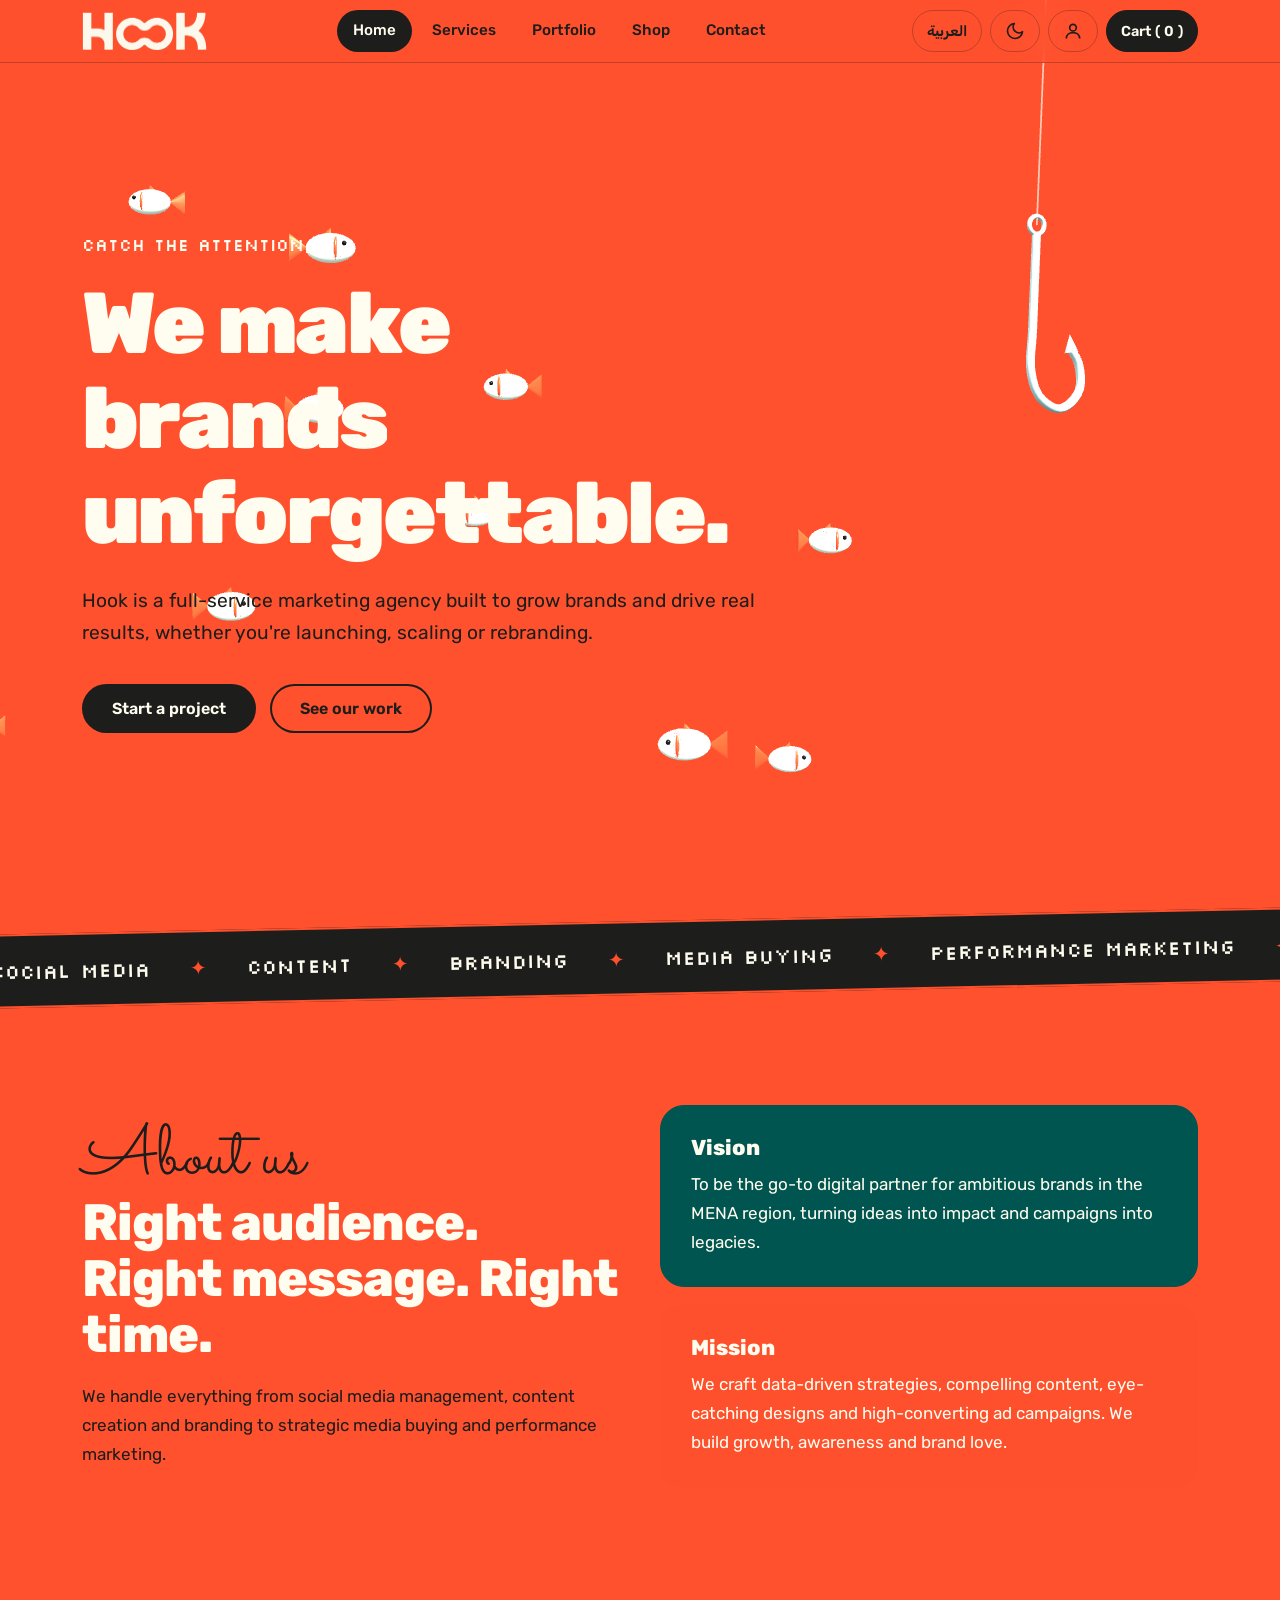
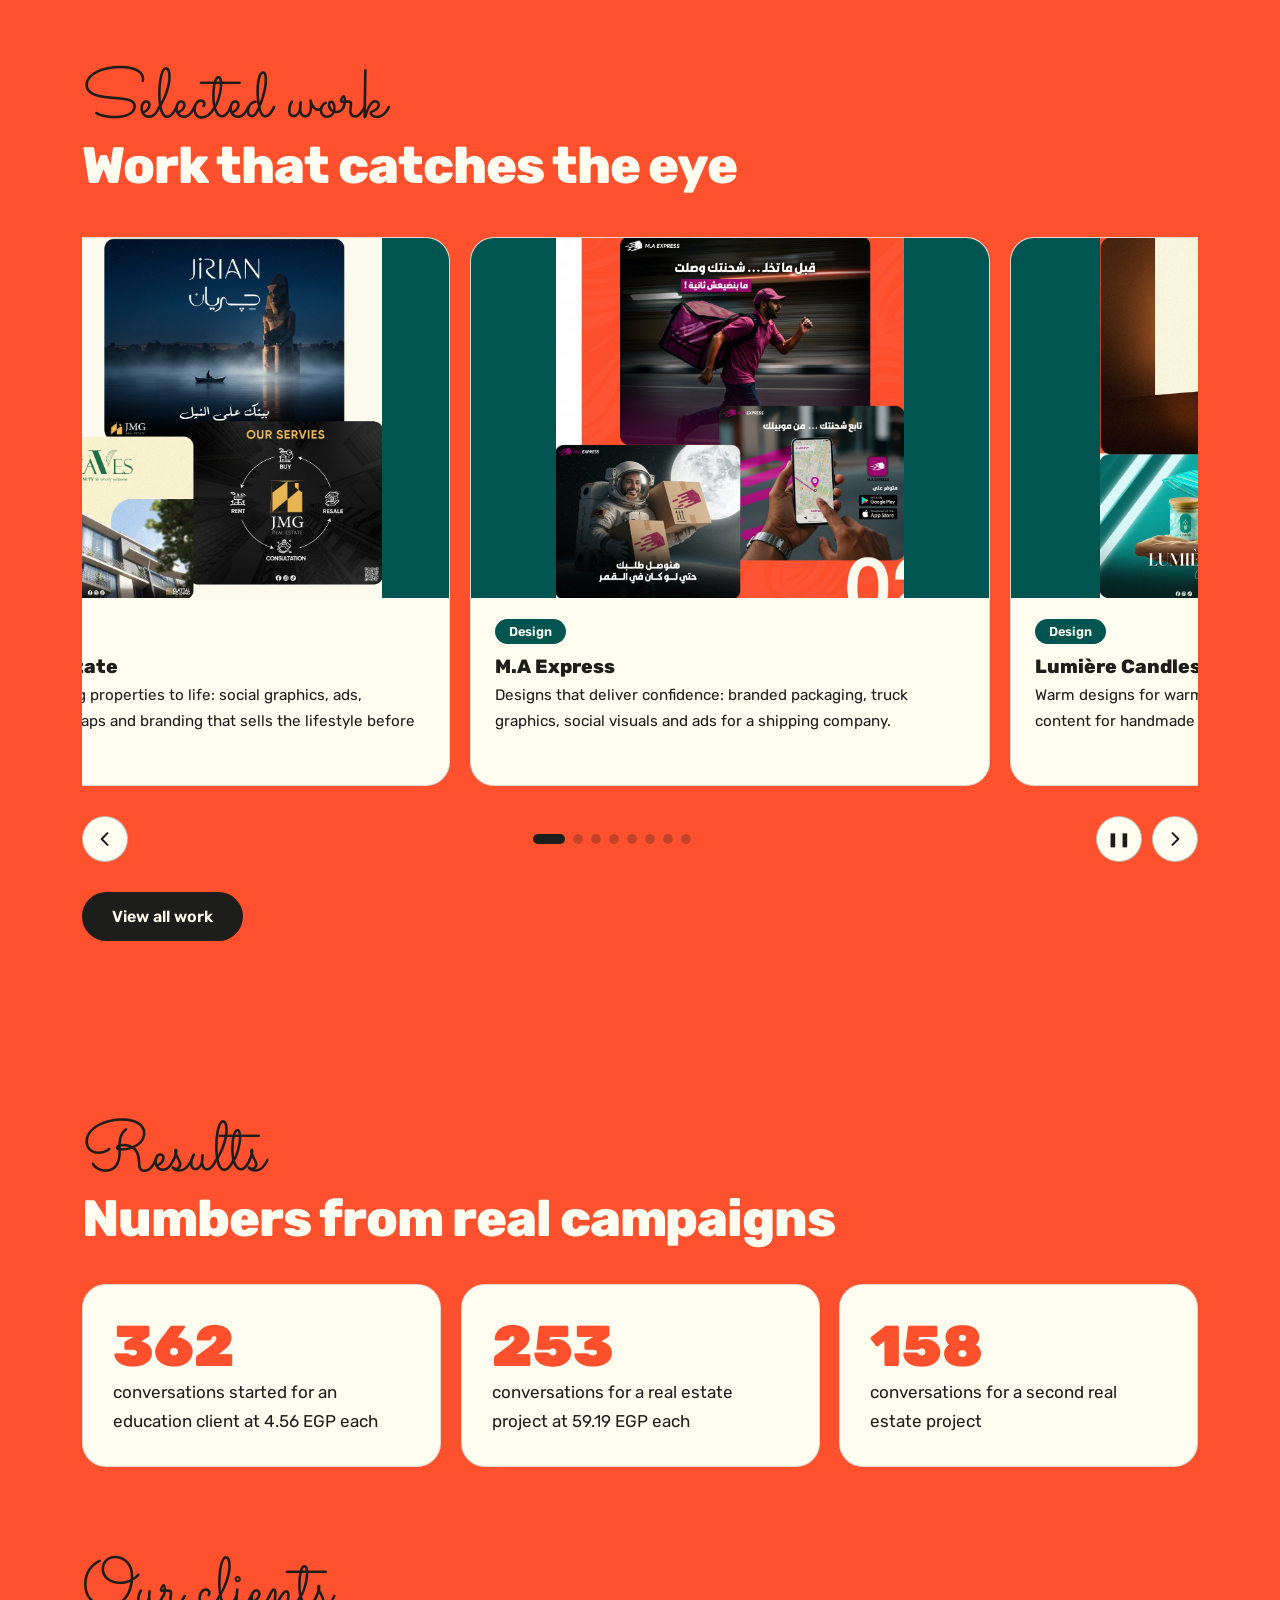
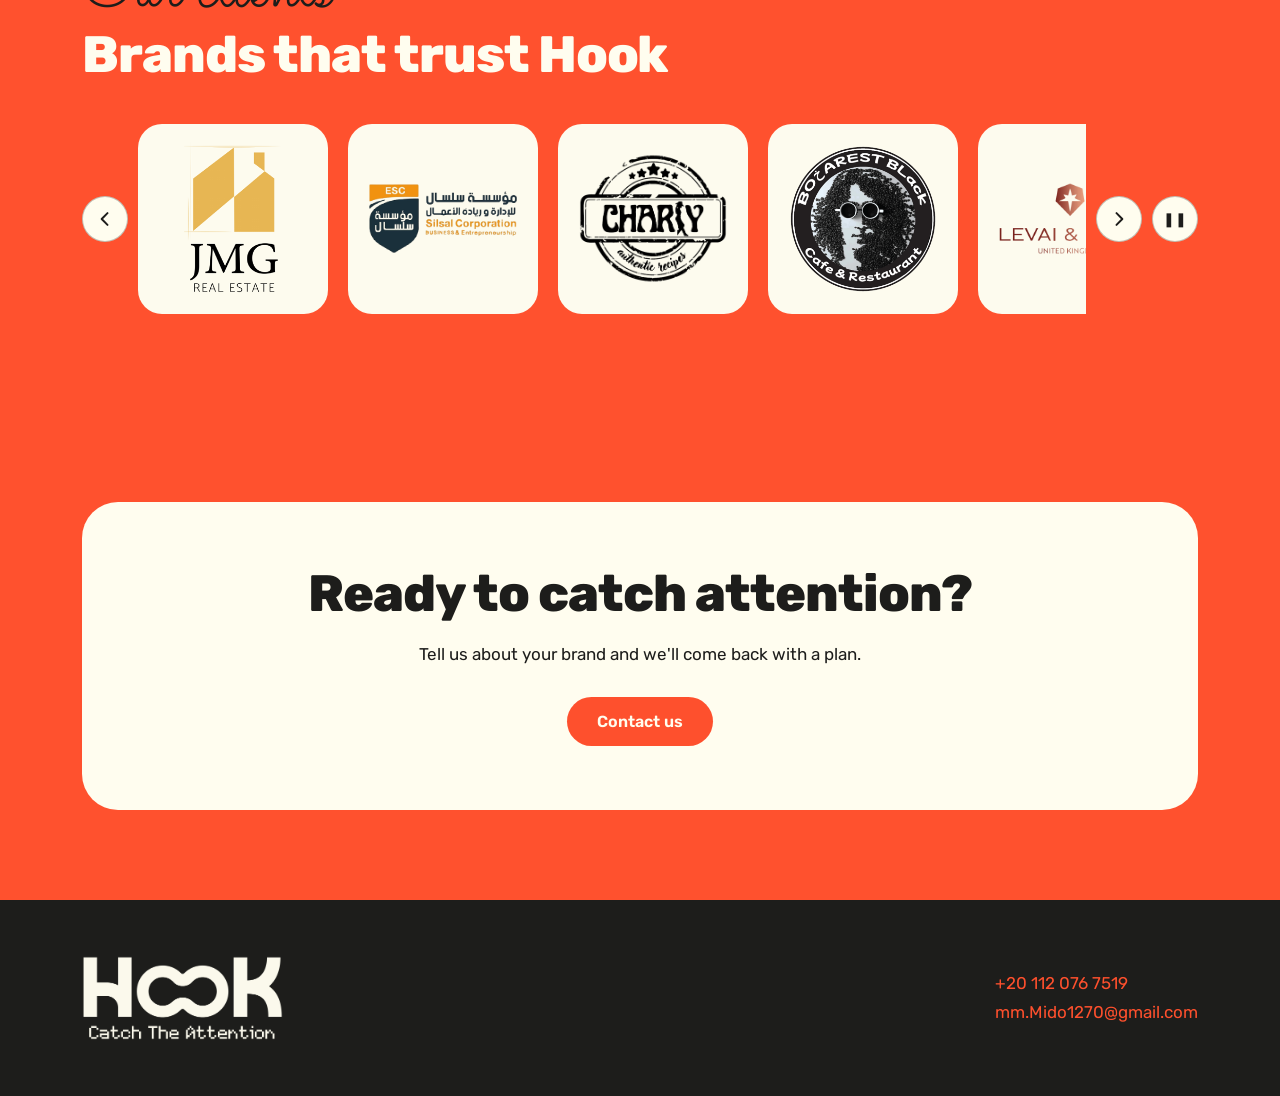
==== index.html @ 27773f7b "Add files via upload" ====
<!DOCTYPE html>
<html lang="en" dir="ltr"><head><meta charset="utf-8"><meta name="viewport" content="width=device-width,initial-scale=1">
<title>Hook | Catch The Attention</title>
<meta name="description" content="Hook is a full-service marketing agency: social media, content, branding, media buying and performance marketing.">
<link rel="stylesheet" href="style.css"></head><body>
<main>
<section class="hero"><div class="wrap"><div>
<span class="pix">Catch The Attention</span>
<h1 data-ar="بنخلّي البراند بتاعك ميتنسيش.">We make brands unforgettable.</h1>
<p class="lead" data-ar="هوك وكالة تسويق متكاملة شغلتها تكبّر البراندات وتجيب نتايج حقيقية، سواء لسه هتبدأ أو عايز تكبّر أو تغيّر هويتك.">Hook is a full-service marketing agency built to grow brands and drive real results, whether you're launching, scaling or rebranding.</p>
<div class="btns"><a class="btn" data-btn="hero1" href="contact.html">Start a project</a><a class="btn ghost" data-btn="hero2" href="portfolio.html">See our work</a></div>
</div><div aria-hidden="true"></div></div></section>

<div class="mq-wrap" aria-hidden="true"><div class="mq" id="mq"></div></div>

<section><div class="wrap split">
<div><span class="script" data-ar="إحنا مين">About us</span>
<h2 data-ar="الجمهور الصح. الرسالة الصح. الوقت الصح.">Right audience. Right message. Right time.</h2>
<p style="margin-top:18px" data-ar="بنعمل كل حاجة من إدارة السوشيال ميديا وكتابة المحتوى والهوية البصرية لحد شراء الإعلانات وتسويق الأداء.">We handle everything from social media management, content creation and branding to strategic media buying and performance marketing.</p></div>
<div style="display:grid;gap:18px">
<div class="card g"><h3 data-ar="رؤيتنا">Vision</h3><p data-ar="نبقى الشريك الرقمي الأول للبراندات الطموحة في الشرق الأوسط وشمال أفريقيا، ونحوّل الأفكار لتأثير حقيقي والحملات لإرث يفضل.">To be the go-to digital partner for ambitious brands in the MENA region, turning ideas into impact and campaigns into legacies.</p></div>
<div class="card o"><h3 data-ar="مهمتنا">Mission</h3><p data-ar="بنعمل خطط مبنية على الأرقام ومحتوى يشدّ الناس وتصاميم تلفت النظر وحملات إعلانية بتحوّل المتابعين لعملاء. بنبني نمو ووعي وحب للبراند.">We craft data-driven strategies, compelling content, eye-catching designs and high-converting ad campaigns. We build growth, awareness and brand love.</p></div>
</div></div></section>

<section><div class="wrap">
<span class="script" data-ar="من أعمالنا">Selected work</span>
<h2 data-ar="شغل يلفت النظر">Work that catches the eye</h2>
<div class="slider" id="ws"><div class="track"></div>
<div class="ctl"><button class="cbtn d prev" aria-label="Previous"><svg viewBox="0 0 24 24"><path d="M15 5l-7 7 7 7"/></svg></button><div class="dots"></div><button class="cbtn play" aria-label="Play or pause"></button><button class="cbtn d next" aria-label="Next"><svg viewBox="0 0 24 24"><path d="M9 5l7 7-7 7"/></svg></button></div></div>
<p style="margin-top:30px"><a class="btn" data-btn="workAll" href="portfolio.html">View all work</a></p>
</div></section>

<section><div class="wrap">
<span class="script" data-ar="النتائج">Results</span>
<h2 data-ar="أرقام من حملات حقيقية">Numbers from real campaigns</h2>
<div class="grid">
<div class="card stat"><b>362</b><span data-ar="محادثة لعميل تعليمي بتكلفة 4.56 ج.م للمحادثة">conversations started for an education client at 4.56 EGP each</span></div>
<div class="card stat"><b>253</b><span data-ar="محادثة لمشروع عقاري بتكلفة 59.19 ج.م للمحادثة">conversations for a real estate project at 59.19 EGP each</span></div>
<div class="card stat"><b>158</b><span data-ar="محادثة لمشروع عقاري تاني">conversations for a second real estate project</span></div>
</div></div></section>

<section style="padding-top:0"><div class="wrap">
<span class="script" data-ar="عملاينا">Our clients</span>
<h2 data-ar="براندات وثقت في هوك">Brands that trust Hook</h2>
<div class="lg" id="cs"><button class="cbtn d prev" aria-label="Previous client"><svg viewBox="0 0 24 24"><path d="M15 5l-7 7 7 7"/></svg></button><div class="track"></div><button class="cbtn d next" aria-label="Next client"><svg viewBox="0 0 24 24"><path d="M9 5l7 7-7 7"/></svg></button><button class="cbtn play" aria-label="Play or pause"></button></div>
</div></section>

<section><div class="wrap"><div class="panel"><h2 data-ar="جاهز تلفت الأنظار؟">Ready to catch attention?</h2><p style="margin:18px auto 28px" data-ar="احكيلنا عن البراند بتاعك وهنرجعلك بخطة.">Tell us about your brand and we'll come back with a plan.</p><a class="btn" data-btn="cta" href="contact.html">Contact us</a></div></div></section>
</main><script src="config.js"></script><script src="seed.js"></script><script src="app.js"></script>
<script>
const SV=[['Social media','سوشيال ميديا'],['Content','محتوى'],['Branding','هوية بصرية'],['Media buying','شراء إعلانات'],['Performance marketing','تسويق الأداء']];
let sl=0;
onContent(()=>{
  const set=SV.map(s=>'<span>'+t(s[0],s[1])+'</span><span>✦</span>').join('');
  $('mq').innerHTML=set+set+set+set;
  document.querySelector('#ws .track').innerHTML=DB.work.map(w=>'<article class="slide" data-k="work" data-id="'+esc(w.id)+'"><a class="im" data-view="'+esc(w.id)+'" href="'+esc(w.img)+'" target="_blank" rel="noopener"><img src="'+esc(w.img)+'" alt="'+esc(L(w.name))+'" loading="lazy"></a><div class="cap"><span class="tag">'+esc(t(w.cat,{Design:'تصميم',Content:'محتوى','Media Buying':'شراء إعلانات'}[w.cat]||w.cat))+'</span><h3>'+esc(L(w.name))+'</h3><p>'+esc(L(w.desc))+'</p></div></article>').join('');
  document.querySelector('#cs .track').innerHTML=DB.clients.map(c=>'<div class="logo-card" data-k="clients" data-id="'+esc(c.id)+'"><div class="lw"><img src="'+esc(c.logo)+'" alt="'+esc(c.name)+'"></div></div>').join('');
  if(!sl){sl=1;slider($('ws'),4200);slider($('cs'),2200)}else{$('ws')._refresh();$('cs')._refresh()}
});
</script></body></html>
---- style.css ----
:root{--o:#fe502d;--g:#005550;--c:#fffdef;--k:#1d1d1b;--r:24px;
--bg:#ff512e;--h:#fffdef;--fg:#1d1d1b;--card:#fffdef;--cfg:#1d1d1b;--acc:#1d1d1b;--accfg:#fffdef;--line:#1d1d1b45;--cline:#1d1d1b26}
[data-theme=dark]{--bg:#005550;--fg:#fffdef;--card:#0a3f3b;--cfg:#fffdef;--acc:#fe502d;--line:#fffdef45;--cline:#fffdef26}
body.deep{--fg:#fffdef;--acc:#fe502d;--line:#fffdef45}
*{box-sizing:border-box;margin:0}
html{scroll-behavior:smooth;background:var(--bg)}
body{font-family:'Rubik',system-ui,sans-serif;background:transparent;color:var(--fg);line-height:1.7;font-size:17px;transition:color .5s;overflow-x:hidden}
a{color:inherit}img{max-width:100%}
:focus-visible{outline:3px solid var(--o);outline-offset:3px}
#sea{position:fixed;inset:0;width:100%;height:100%;z-index:0;pointer-events:none}
main,footer{position:relative;z-index:1}
.wrap{max-width:1160px;margin:auto;padding:0 22px}
.script{font-family:'Sacramento',cursive;font-size:clamp(2.6rem,6vw,4.4rem);line-height:1;color:var(--acc);display:block;transition:color .5s}
[lang=ar] .script{font-family:'Aref Ruqaa',serif;font-weight:700;font-size:clamp(2rem,5vw,3.2rem)}
.pix{font-family:'Silkscreen',monospace}
h1,h2,h3{line-height:1.1;font-weight:800}
h1,h2{color:var(--h)}
[lang=ar] h1,[lang=ar] h2,[lang=ar] h3{line-height:1.35}
h1{font-size:clamp(2.6rem,7vw,5.4rem);font-weight:900;letter-spacing:-.03em}
h2{font-size:clamp(1.9rem,4.5vw,3.2rem);letter-spacing:-.02em}
[lang=ar] h1,[lang=ar] h2{letter-spacing:0}
p{max-width:62ch}
#bar{position:fixed;top:0;inset-inline:0;height:4px;background:var(--c);transform-origin:left;transform:scaleX(0);z-index:30}
[dir=rtl] #bar{transform-origin:right}
header{position:sticky;top:0;z-index:20;background:color-mix(in srgb,var(--bg) 72%,transparent);backdrop-filter:blur(14px);border-bottom:1px solid var(--line)}
nav{display:flex;align-items:center;gap:14px;padding:10px 22px;max-width:1160px;margin:auto}
.logo img{display:block;height:38px;width:auto;transition:transform .3s}
.logo:hover img{transform:scale(1.07) rotate(-2deg)}
nav ul{display:flex;gap:4px;list-style:none;padding:0;margin-inline:auto}
nav ul a{display:block;padding:8px 16px;border-radius:99px;text-decoration:none;font-weight:500;font-size:.95rem;transition:background .2s,color .2s}
nav ul a:hover{background:color-mix(in srgb,var(--fg) 12%,transparent)}
nav ul a[aria-current]{background:var(--acc);color:var(--accfg)}
.tools{display:flex;gap:8px;align-items:center}
.ibtn{height:42px;min-width:42px;padding:0 14px;border-radius:99px;border:1.5px solid var(--line);background:transparent;color:var(--fg);font:600 .9rem 'Rubik',system-ui,sans-serif;cursor:pointer;display:flex;align-items:center;justify-content:center;gap:4px;white-space:nowrap;text-decoration:none;transition:.25s}
.ibtn:hover{border-color:var(--fg);transform:translateY(-2px)}
.ibtn svg{width:20px;height:20px;fill:none;stroke:currentColor;stroke-width:2;stroke-linejoin:round;transition:transform .5s}
#theme[aria-pressed=true]{background:var(--acc);border-color:var(--acc);color:var(--accfg)}
#theme[aria-pressed=true] svg{fill:currentColor;transform:rotate(-25deg) scale(1.1)}
.cartbtn{background:var(--acc);color:var(--accfg);border-color:var(--acc)}
.btn{display:inline-block;background:var(--acc);color:var(--accfg);padding:15px 30px;border-radius:99px;text-decoration:none;font:600 1rem 'Rubik',system-ui,sans-serif;border:0;cursor:pointer;transition:background .25s,color .25s}
.btn:hover{background:var(--fg);color:var(--bg)}
.btn.ghost{background:transparent;color:var(--fg);box-shadow:inset 0 0 0 2px var(--fg)}
.btn.ghost:hover{background:var(--fg);color:var(--bg)}
.panel{background:var(--card);color:var(--cfg);border-radius:36px;padding:clamp(28px,6vw,64px);text-align:center}
.panel h2{color:var(--cfg)}
.panel .btn,.card .btn{background:var(--o);color:var(--c)}
.panel .btn:hover,.card .btn:hover{background:var(--cfg);color:var(--card)}
section{padding:90px 0}
.hero{min-height:calc(100vh - 62px);display:grid;align-items:center;padding:50px 0}
.hero .wrap{display:grid;gap:30px;grid-template-columns:1.25fr .75fr;align-items:center}
.hero p.lead{font-size:1.2rem;margin:24px 0 34px}
.hero .pix{color:var(--h);font-size:1.05rem;display:block;margin-bottom:16px;min-height:1.6em}
.btns{display:flex;gap:14px;flex-wrap:wrap;align-items:center}
.mq-wrap{overflow:hidden;background:var(--k);color:var(--c);padding:18px 0;border-block:2px solid var(--o);transform:rotate(-1.2deg);margin:20px -10px}
.mq{display:flex;gap:40px;width:max-content;animation:mq 32s linear infinite;font-family:'Silkscreen','Rubik',sans-serif;font-size:1.25rem;align-items:center}
.mq span:nth-child(even){color:var(--o)}
@keyframes mq{to{transform:translateX(-50%)}}
@keyframes mqr{to{transform:translateX(50%)}}
[dir=rtl] .mq{animation-name:mqr}
.phero{padding:90px 0 40px}
.phero p{margin-top:18px;font-size:1.15rem}
.grid{display:grid;gap:20px;grid-template-columns:repeat(auto-fit,minmax(270px,1fr));margin-top:36px}
.card{position:relative;background:var(--card);color:var(--cfg);border:1.5px solid var(--cline);border-radius:var(--r);padding:30px;transition:box-shadow .3s,border-color .3s,transform .15s;transform:perspective(800px) rotateX(var(--rx,0deg)) rotateY(var(--ry,0deg))}
.card:hover{border-color:var(--o);box-shadow:0 18px 40px -18px #000a}
.card h3{margin-bottom:10px;font-size:1.35rem}
.card.o{background:var(--o);color:var(--c);border-color:var(--o)}
.card.g{background:var(--g);color:var(--c);border-color:var(--g)}
.card .ic{width:46px;height:46px;border-radius:14px;background:var(--o);color:var(--c);display:grid;place-items:center;font-weight:800;margin-bottom:18px;transition:transform .4s}
.card:hover .ic{transform:rotate(-12deg) scale(1.12)}
.tag{display:inline-block;background:var(--g);color:var(--c);border-radius:99px;padding:2px 14px;font-size:.8rem;font-weight:600;margin-bottom:12px}
.split{display:grid;gap:40px;grid-template-columns:repeat(auto-fit,minmax(300px,1fr));align-items:center}
.stat b{display:block;font-size:3.6rem;line-height:1.1;color:var(--o);font-weight:900}
.slider{margin-top:34px}
.track{display:flex;gap:20px;overflow-x:auto;scroll-snap-type:x mandatory;scrollbar-width:none;scroll-behavior:smooth;padding:8px 4px}
.track::-webkit-scrollbar{display:none}
.slide{position:relative;flex:0 0 min(520px,86%);scroll-snap-align:start;border-radius:var(--r);overflow:hidden;background:var(--card);color:var(--cfg);border:1.5px solid var(--cline)}
.slide .im{background:var(--g);height:360px;display:block;overflow:hidden;line-height:0}
.slide .im img{width:100%;height:100%;object-fit:contain;transition:transform .6s}
.slide:hover .im img{transform:scale(1.06)}
.slide .cap{padding:18px 24px 24px}
.slide h3{font-size:1.2rem}.slide p{font-size:.95rem;margin-top:6px}
.ctl{display:flex;align-items:center;gap:10px;margin-top:22px}
.dots{display:flex;gap:8px;margin-inline:auto;flex-wrap:wrap}
.dots button{width:10px;height:10px;border-radius:99px;border:0;background:var(--line);cursor:pointer;transition:width .3s,background .3s;padding:0}
.dots button.on{width:32px;background:var(--acc)}
.cbtn{width:46px;height:46px;border-radius:50%;border:1.5px solid var(--line);background:var(--card);color:var(--cfg);cursor:pointer;display:grid;place-items:center;transition:.25s;flex:none;font-size:.9rem}
.cbtn:hover{background:var(--o);border-color:var(--o);color:var(--c);transform:scale(1.1)}
.cbtn svg{width:20px;height:20px;fill:none;stroke:currentColor;stroke-width:2.4;stroke-linecap:round;stroke-linejoin:round}
[dir=rtl] .cbtn.d svg{transform:scaleX(-1)}
.lg{display:flex;align-items:center;gap:10px;margin-top:32px}
.lg .track{flex:1}
.logo-card{position:relative;flex:0 0 190px;aspect-ratio:1/1;scroll-snap-align:start;background:#fdfbee;border-radius:var(--r);padding:18px;transition:transform .3s,box-shadow .3s}
.logo-card:hover{transform:translateY(-8px) rotate(-1.5deg);box-shadow:0 18px 30px -16px #000a}
.logo-card .lw{position:relative;width:100%;height:100%}
.logo-card img{position:absolute;inset:0;width:100%;height:100%;object-fit:contain}
.imgfail{display:grid;place-items:center;text-align:center;line-height:1.4;font-weight:700;padding:12px;min-height:200px;width:100%;height:100%;color:var(--c)}
.logo-card .imgfail{color:var(--k);min-height:0;font-size:.9rem;position:absolute;inset:0}
.tabs{display:flex;gap:8px;flex-wrap:wrap}
.tabs button{border:1.5px solid var(--line);background:transparent;color:var(--fg);border-radius:99px;padding:9px 20px;font:600 .95rem 'Rubik',system-ui,sans-serif;cursor:pointer;transition:.25s}
.tabs button:hover{border-color:var(--fg)}
.tabs button[aria-pressed=true]{background:var(--acc);border-color:var(--acc);color:var(--accfg)}
.card.work{padding:0;overflow:hidden;display:flex;flex-direction:column}
.card.work a{display:block;background:var(--g);line-height:0;overflow:hidden}
.card.work img{width:100%;height:320px;object-fit:contain;transition:transform .6s}
.card.work:hover img{transform:scale(1.06)}
.card.work .tag,.card.work h3,.card.work p{margin-inline:24px}
.card.work .tag{margin-top:20px;align-self:flex-start}
.card.work p{margin-bottom:24px}
#work.grid{grid-template-columns:repeat(auto-fit,minmax(320px,1fr))}
.price{font-size:1.7rem;font-weight:800;margin:14px 0}
.price small{font-size:.9rem;font-weight:400;opacity:.8}
ul.tick{padding:0;list-style:none;margin:10px 0}
ul.tick li:before{content:"✓ ";color:var(--o);font-weight:900}
#cart{position:fixed;top:0;inset-inline-end:0;height:100%;width:min(400px,100%);background:var(--card);color:var(--cfg);border-inline-start:2px solid var(--o);padding:24px;transform:translateX(105%);transition:transform .35s cubic-bezier(.2,.7,.2,1);z-index:40;overflow:auto}
#cart h2{color:var(--cfg);font-size:1.8rem}
[dir=rtl] #cart{transform:translateX(-105%)}
#cart.open{transform:none}
#cart li{display:flex;justify-content:space-between;gap:10px;padding:10px 0;border-bottom:1px solid var(--cline);list-style:none}
#cart ul{padding:0}
#cart .x{background:none;border:0;font-size:1.5rem;cursor:pointer;color:var(--cfg)}
form{display:grid;gap:14px;max-width:560px}
input,textarea,select{font:inherit;padding:13px 18px;border:1.5px solid var(--cline);border-radius:16px;background:var(--card);color:var(--cfg);width:100%}
input:focus,textarea:focus,select:focus{border-color:var(--o);outline:0}
label{font-weight:600;display:grid;gap:6px}
footer{background:var(--k);color:var(--c);padding:56px 0}
footer .wrap{display:flex;justify-content:space-between;gap:24px;flex-wrap:wrap;align-items:center}
footer a{color:var(--o);text-decoration:none}
.flogo{height:84px;width:auto}
.reveal{opacity:0;transform:translateY(46px) scale(.97);transition:opacity .8s cubic-bezier(.2,.7,.2,1) var(--d,0s),transform .8s cubic-bezier(.2,.7,.2,1) var(--d,0s)}
.reveal.in{opacity:1;transform:none}
.w{display:inline-block;overflow:hidden;vertical-align:bottom;padding-bottom:.14em;margin-bottom:-.14em}
.w>span{display:inline-block;transform:translateY(118%) rotate(4deg);animation:up .9s cubic-bezier(.2,.8,.2,1) forwards;animation-delay:calc(var(--i)*.09s + .1s)}
@keyframes up{to{transform:none}}
.pix.typing:after{content:"_";animation:blink 1s steps(1) infinite}
@keyframes blink{50%{opacity:0}}
@keyframes fadein{from{opacity:0}}
body{animation:fadein .5s}
.msg{margin-top:10px;font-weight:600}
.msg.err{color:#b3200a}
/* admin */
.abar{position:fixed;bottom:16px;left:50%;transform:translateX(-50%);z-index:50;display:flex;gap:6px;align-items:center;background:var(--k);color:var(--c);padding:8px 10px;border-radius:99px;box-shadow:0 10px 30px #0007;max-width:96vw;flex-wrap:wrap;justify-content:center}
.abar b{padding:0 10px;font-size:.85rem;color:var(--o)}
.abar button,.abar a{background:#fffdef1f;color:var(--c);border:0;border-radius:99px;padding:8px 14px;font:600 .85rem 'Rubik',system-ui,sans-serif;cursor:pointer;text-decoration:none}
.abar button:hover,.abar a:hover{background:var(--o)}
.edit{position:absolute;top:10px;inset-inline-end:10px;z-index:5;width:34px;height:34px;border-radius:50%;border:0;background:var(--k);color:var(--c);cursor:pointer;font-size:1rem;box-shadow:0 4px 12px #0006}
.edit:hover{background:var(--o)}
.edit.inl{position:static;display:inline-grid;place-items:center;margin-inline-start:8px;vertical-align:middle}
dialog{border:0;border-radius:24px;padding:26px;width:min(560px,94vw);background:var(--card);color:var(--cfg);box-shadow:0 30px 80px #000a;max-height:92vh;overflow:auto}
dialog::backdrop{background:#000a}
dialog h3{margin-bottom:14px;font-size:1.4rem}
dialog form{max-width:none}
dialog .row{display:flex;gap:10px;margin-top:6px;flex-wrap:wrap}
dialog .btn.del{background:#b3200a;margin-inline-start:auto}
.kpis{display:grid;gap:16px;grid-template-columns:repeat(auto-fit,minmax(180px,1fr));margin-top:30px}
.kpi b{display:block;font-size:2.4rem;line-height:1.2;color:var(--o);font-weight:900}
.cols{display:grid;gap:20px;grid-template-columns:repeat(auto-fit,minmax(340px,1fr));margin-top:20px}
.bars{display:grid;gap:10px;margin-top:12px}
.bar{display:grid;grid-template-columns:130px 1fr 60px;gap:10px;align-items:center;font-size:.9rem}
.bar i{display:block;height:12px;border-radius:99px;background:var(--o);min-width:3px}
.days{display:flex;gap:6px;align-items:flex-end;height:140px;margin-top:14px}
.days div{flex:1;background:var(--o);border-radius:6px 6px 0 0;min-height:3px;position:relative}
.days div span{position:absolute;bottom:100%;left:50%;transform:translateX(-50%);font-size:.7rem}
table{width:100%;border-collapse:collapse;font-size:.9rem;margin-top:10px}
th,td{padding:8px 10px;text-align:start;border-bottom:1px solid var(--cline)}
.scroll{overflow-x:auto}
@media(max-width:860px){.hero .wrap{grid-template-columns:1fr}nav{flex-wrap:wrap}nav ul{order:3;width:100%;overflow-x:auto;margin:0}.tools{margin-inline-start:auto}.bar{grid-template-columns:90px 1fr 50px}}
@media(prefers-reduced-motion:reduce){*{animation:none!important;transition:none!important}.reveal{opacity:1;transform:none}.w>span{transform:none}}
@media(max-width:600px){.lg{flex-wrap:wrap;justify-content:center}.lg .track{order:-1;flex:1 1 100%}.logo-card{flex-basis:150px;padding:14px}}
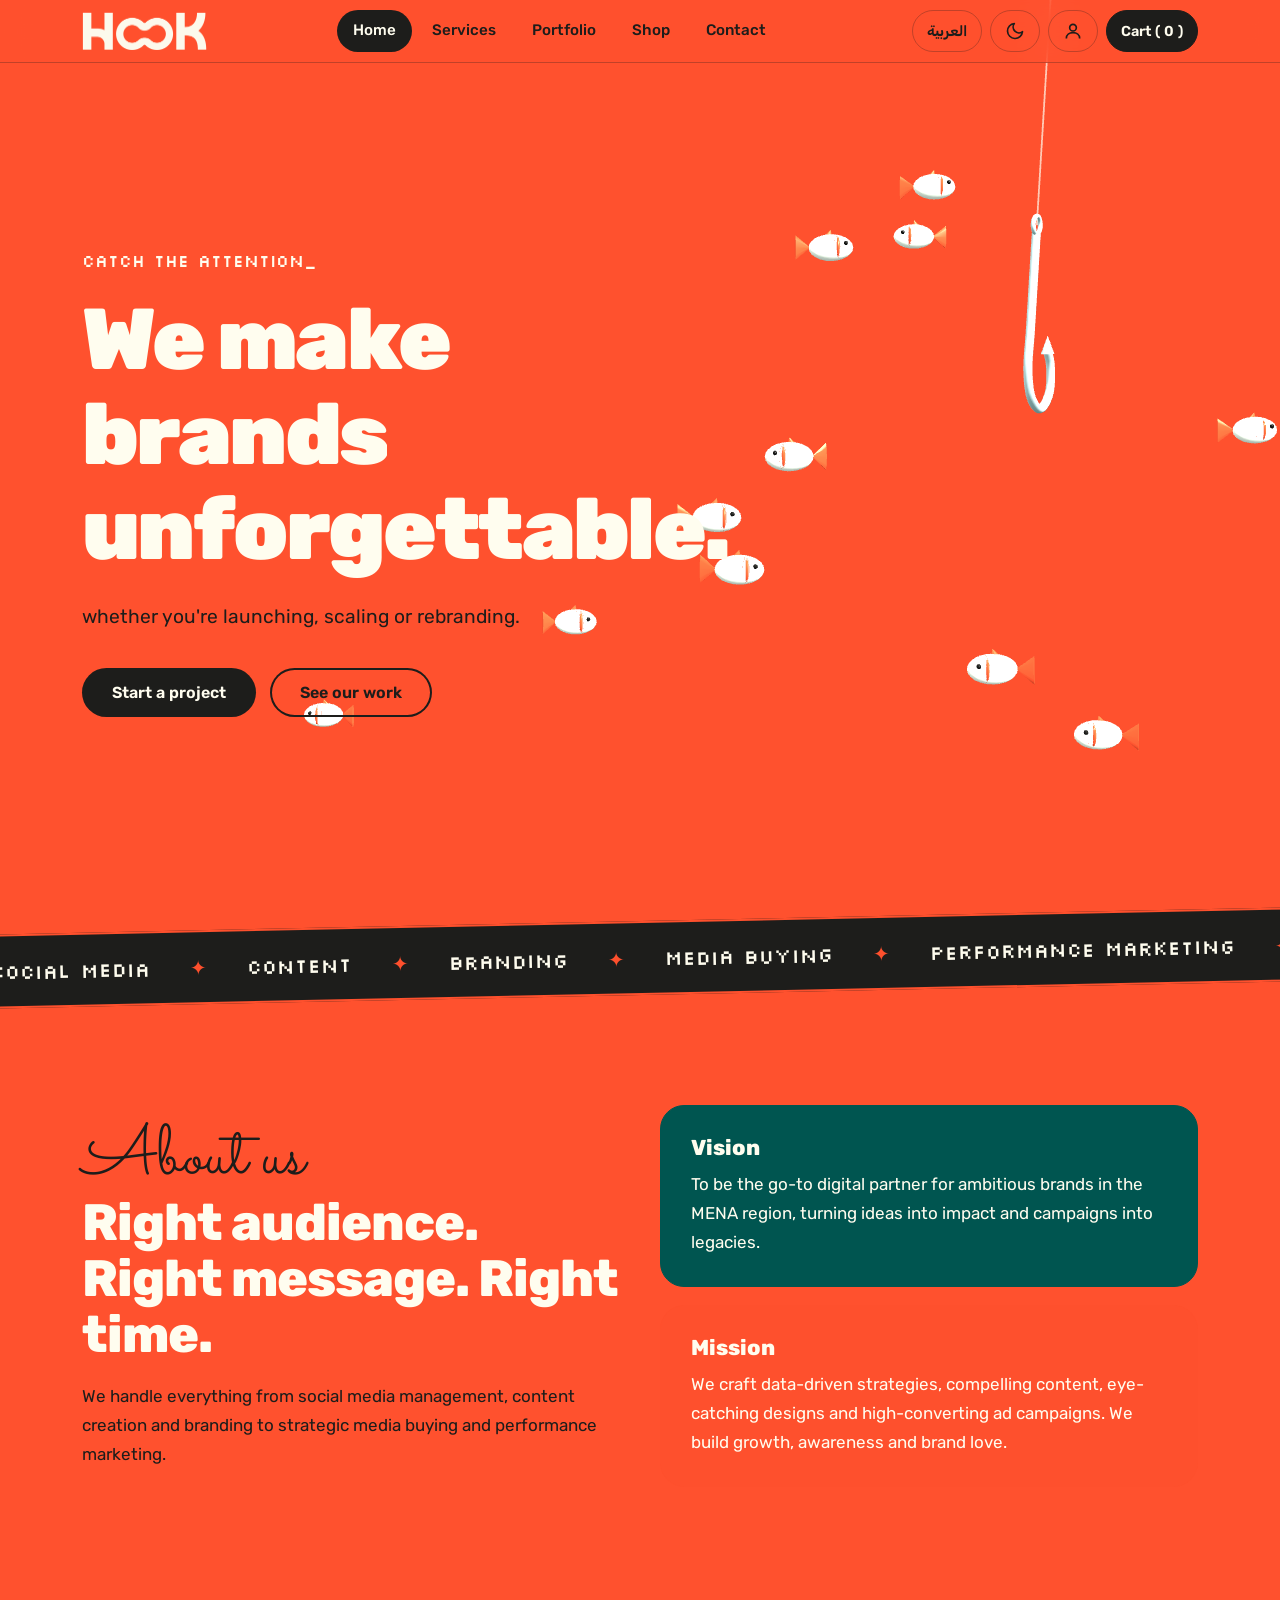
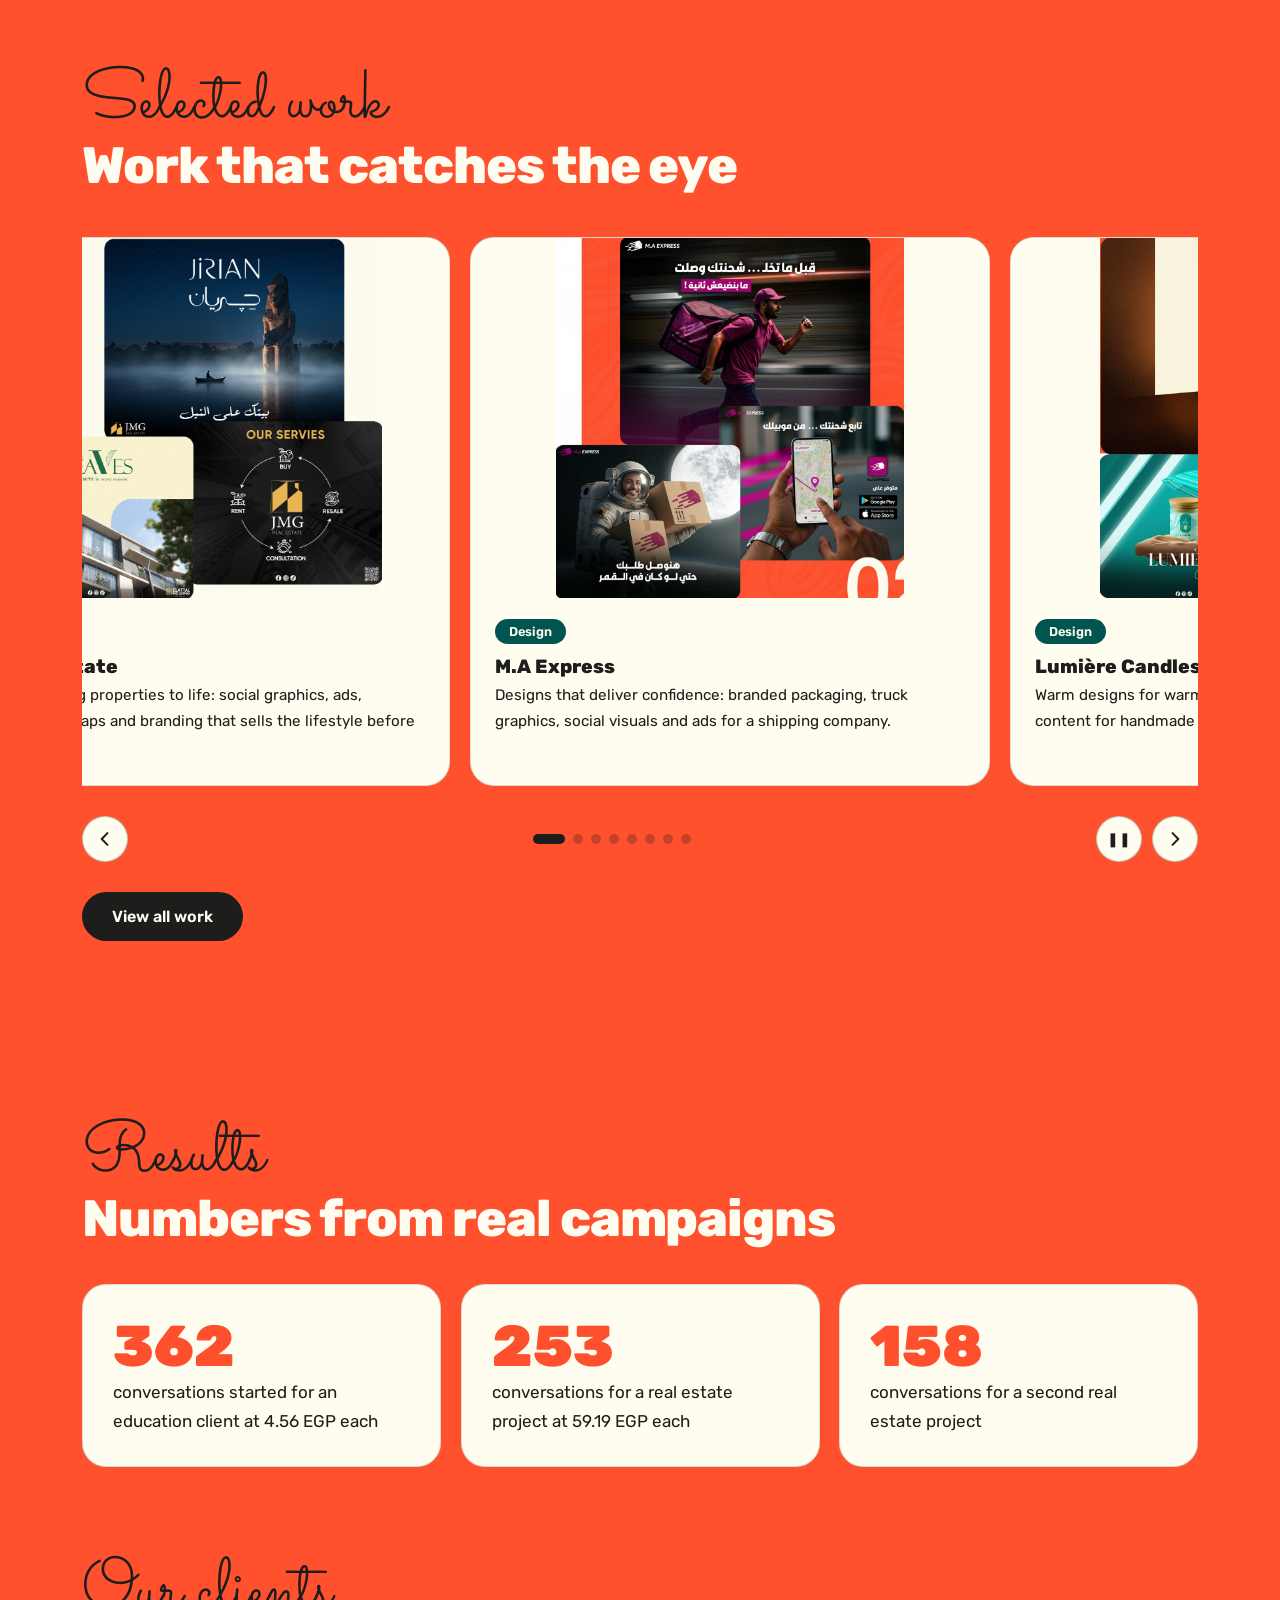
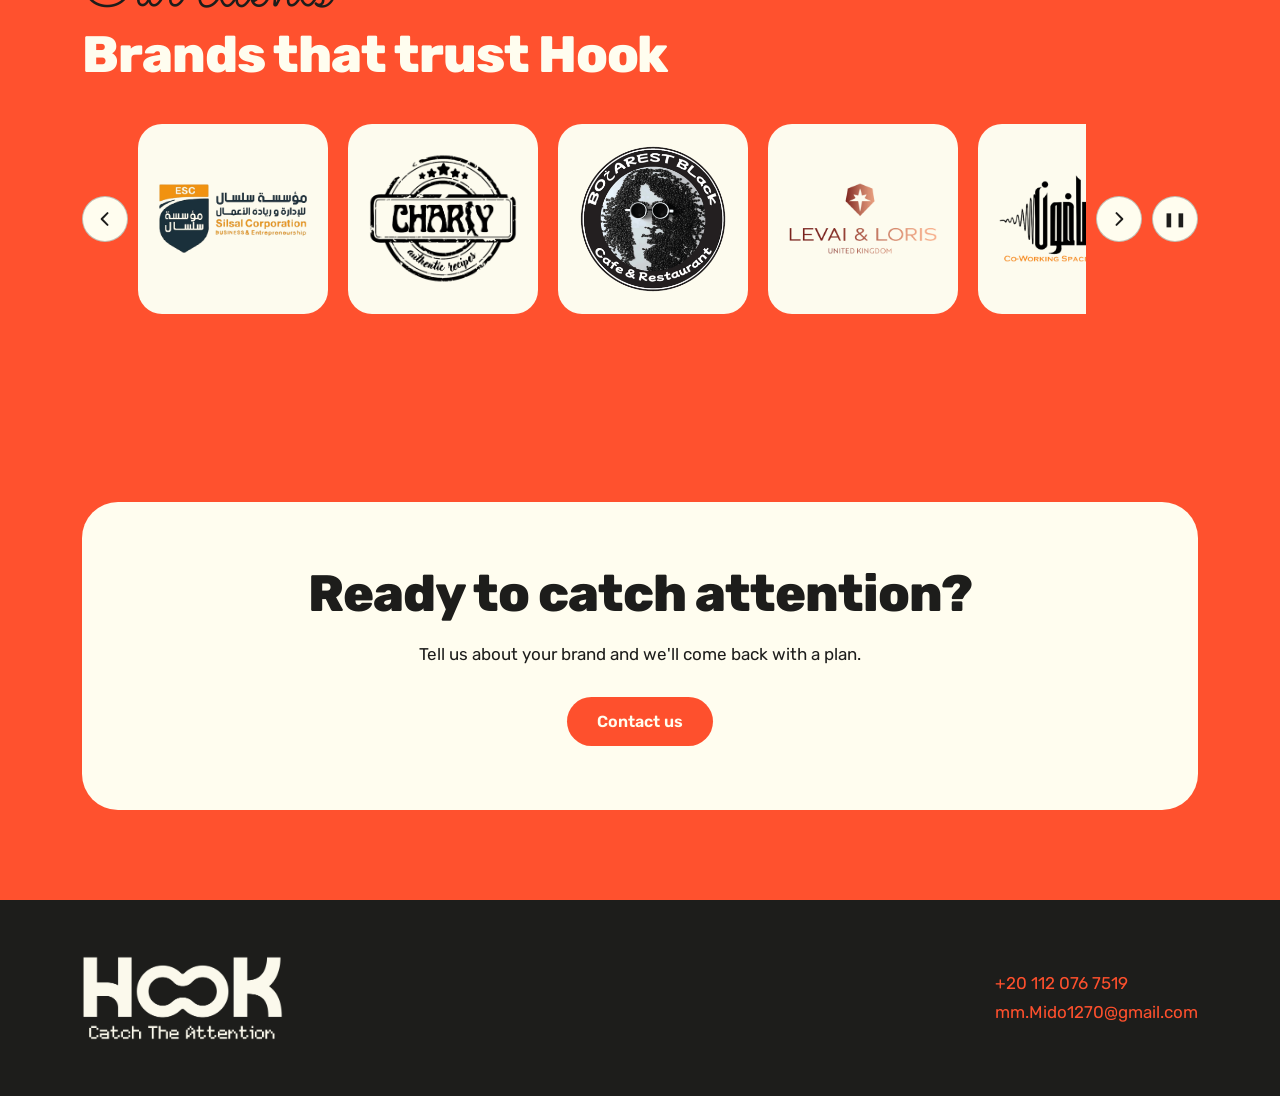
==== commit 8d4cd65d: "Update index.html" ====
--- a/index.html
+++ b/index.html
@@ -7,7 +7,7 @@
 <section class="hero"><div class="wrap"><div>
 <span class="pix">Catch The Attention</span>
 <h1 data-ar="بنخلّي البراند بتاعك ميتنسيش.">We make brands unforgettable.</h1>
-<p class="lead" data-ar="هوك وكالة تسويق متكاملة شغلتها تكبّر البراندات وتجيب نتايج حقيقية، سواء لسه هتبدأ أو عايز تكبّر أو تغيّر هويتك.">Hook is a full-service marketing agency built to grow brands and drive real results, whether you're launching, scaling or rebranding.</p>
+<p class="lead" data-ar=" سواء لسه هتبدأ أو عايز تكبّر أو تغيّر هويتك.">whether you're launching, scaling or rebranding.</p>
 <div class="btns"><a class="btn" data-btn="hero1" href="contact.html">Start a project</a><a class="btn ghost" data-btn="hero2" href="portfolio.html">See our work</a></div>
 </div><div aria-hidden="true"></div></div></section>
 
--- a/style.css
+++ b/style.css
@@ -74,7 +74,7 @@
 .track{display:flex;gap:20px;overflow-x:auto;scroll-snap-type:x mandatory;scrollbar-width:none;scroll-behavior:smooth;padding:8px 4px}
 .track::-webkit-scrollbar{display:none}
 .slide{position:relative;flex:0 0 min(520px,86%);scroll-snap-align:start;border-radius:var(--r);overflow:hidden;background:var(--card);color:var(--cfg);border:1.5px solid var(--cline)}
-.slide .im{background:var(--g);height:360px;display:block;overflow:hidden;line-height:0}
+.slide .im{background:#fffdef;height:360px;display:block;overflow:hidden;line-height:0}
 .slide .im img{width:100%;height:100%;object-fit:contain;transition:transform .6s}
 .slide:hover .im img{transform:scale(1.06)}
 .slide .cap{padding:18px 24px 24px}
@@ -100,7 +100,7 @@
 .tabs button:hover{border-color:var(--fg)}
 .tabs button[aria-pressed=true]{background:var(--acc);border-color:var(--acc);color:var(--accfg)}
 .card.work{padding:0;overflow:hidden;display:flex;flex-direction:column}
-.card.work a{display:block;background:var(--g);line-height:0;overflow:hidden}
+.card.work a{display:block;background:#fffdef;line-height:0;overflow:hidden}
 .card.work img{width:100%;height:320px;object-fit:contain;transition:transform .6s}
 .card.work:hover img{transform:scale(1.06)}
 .card.work .tag,.card.work h3,.card.work p{margin-inline:24px}
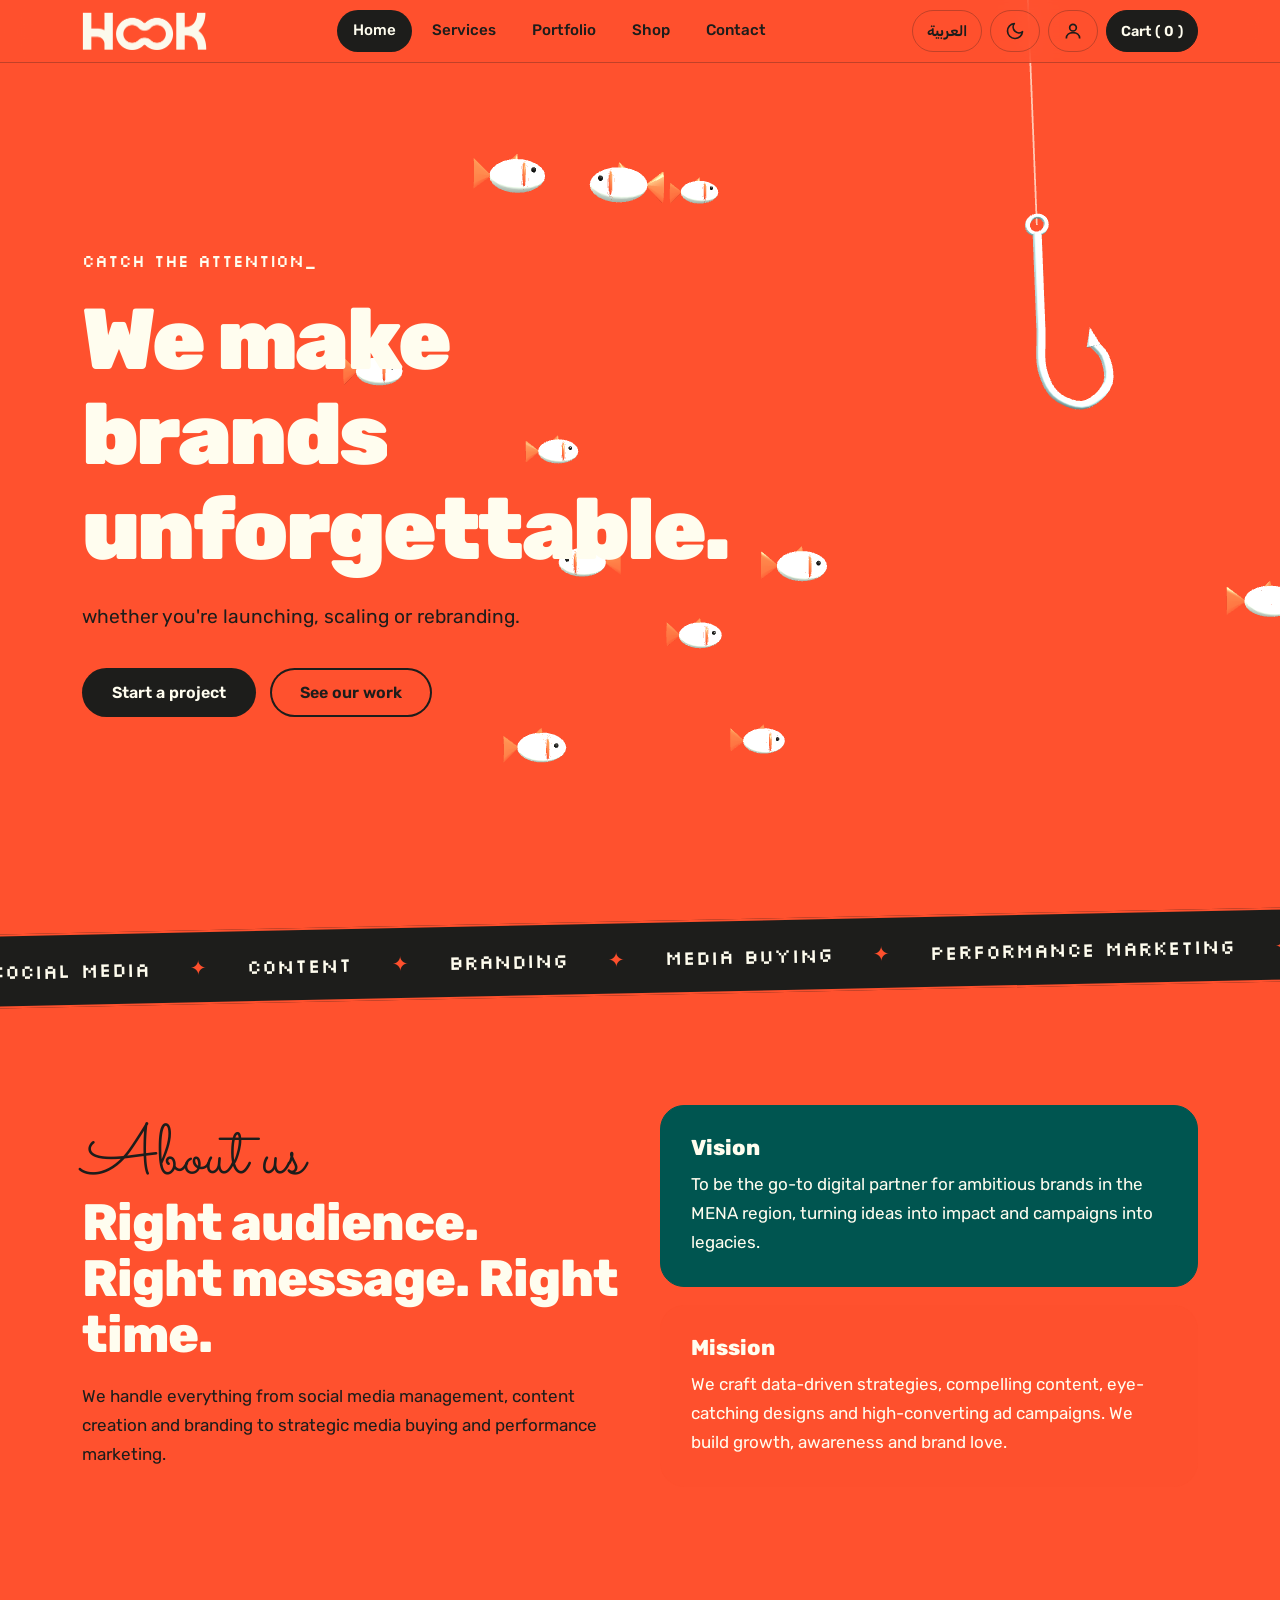
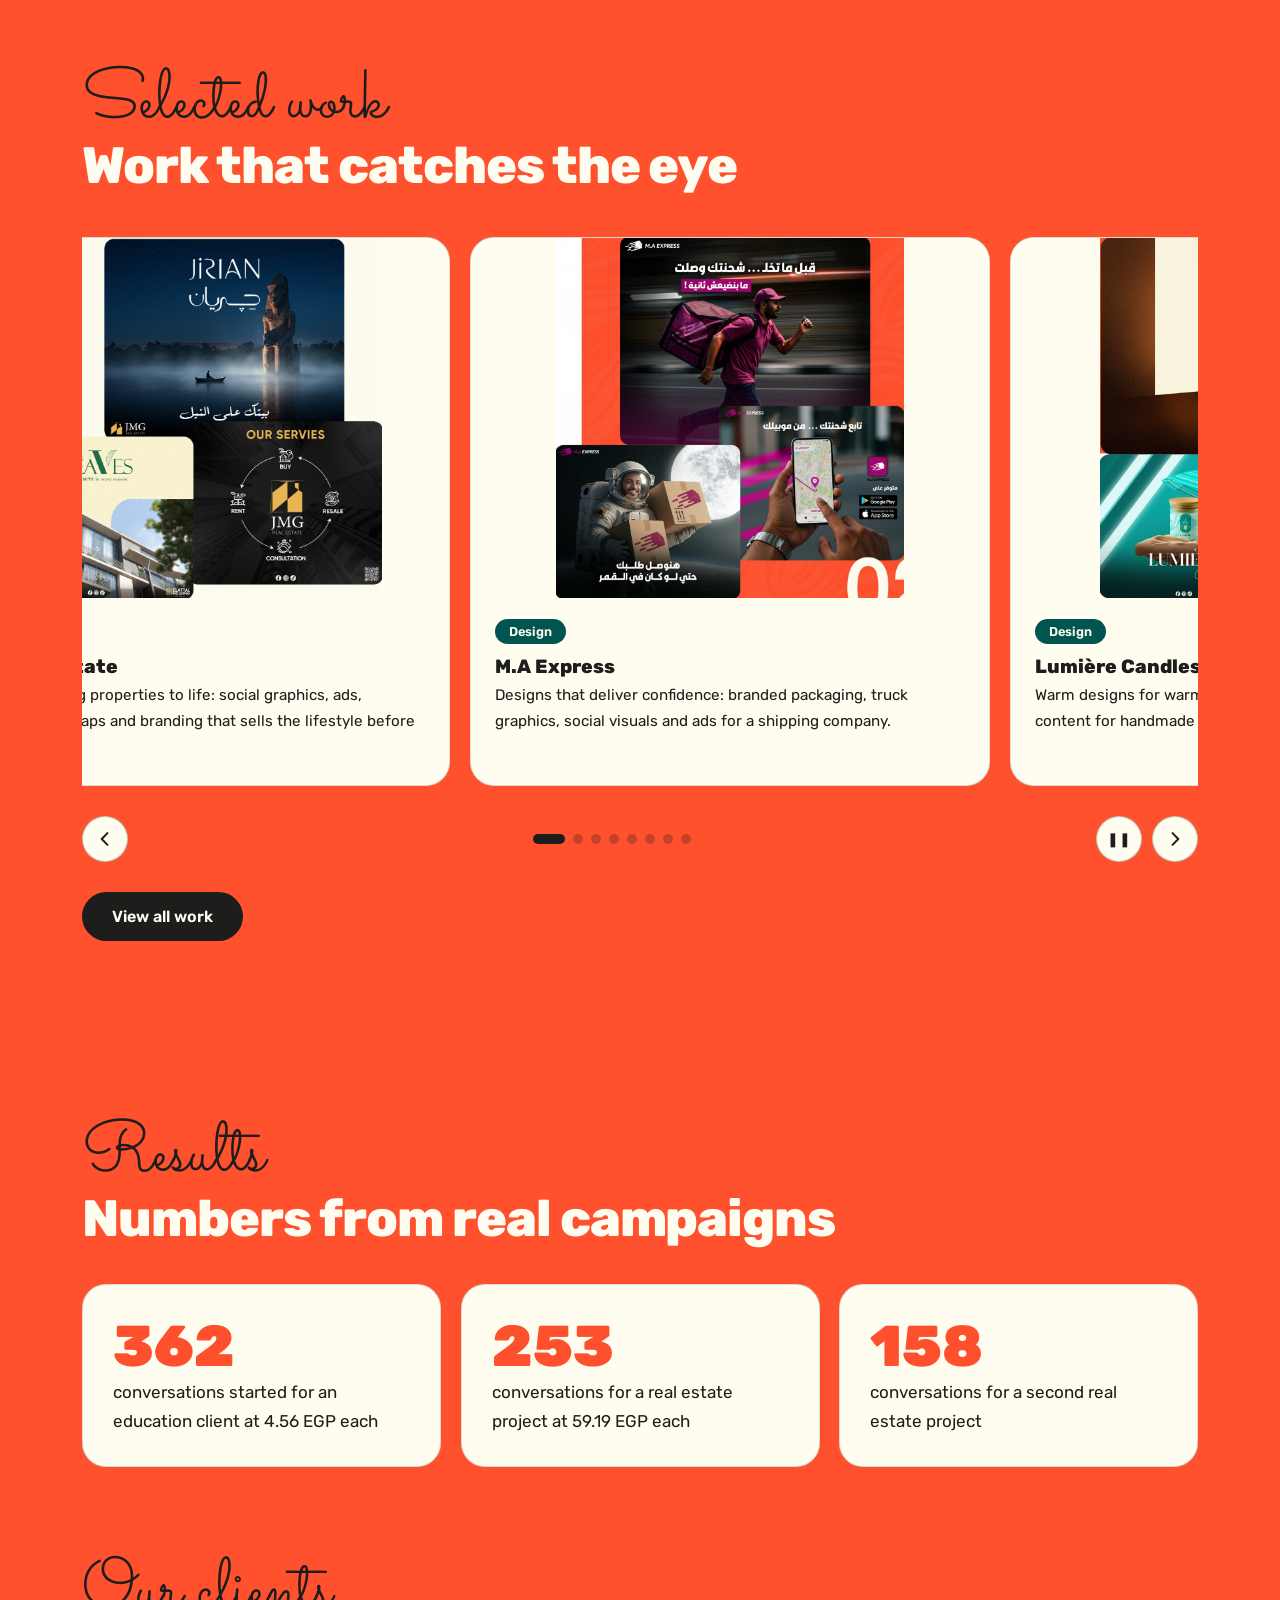
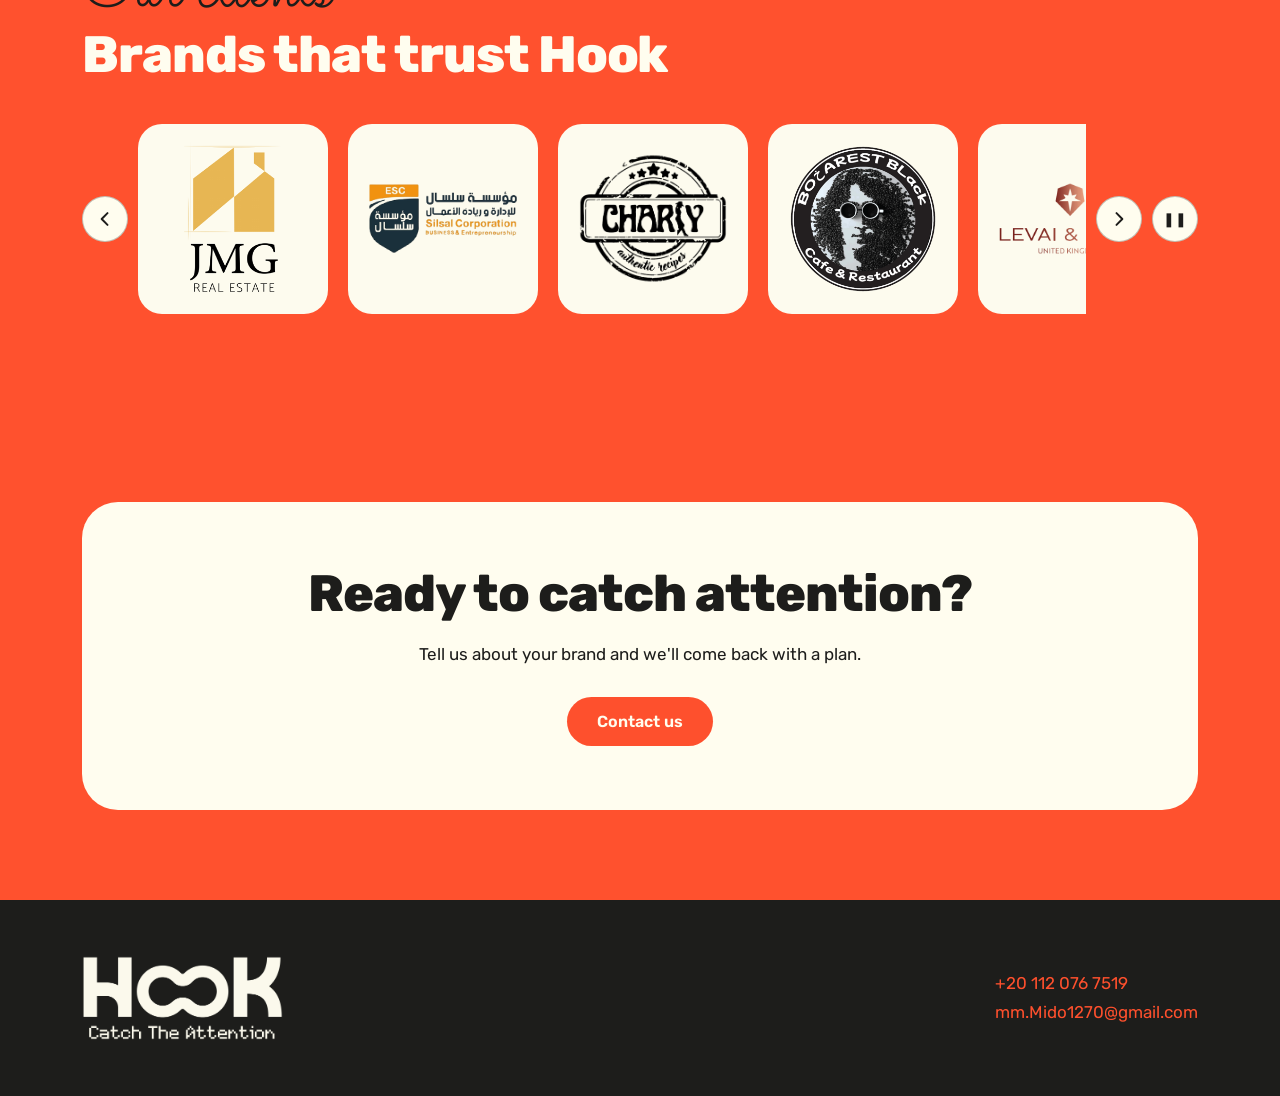
==== commit 3a90b8d8: "Update index.html" ====
--- a/index.html
+++ b/index.html
@@ -18,8 +18,8 @@
 <h2 data-ar="الجمهور الصح. الرسالة الصح. الوقت الصح.">Right audience. Right message. Right time.</h2>
 <p style="margin-top:18px" data-ar="بنعمل كل حاجة من إدارة السوشيال ميديا وكتابة المحتوى والهوية البصرية لحد شراء الإعلانات وتسويق الأداء.">We handle everything from social media management, content creation and branding to strategic media buying and performance marketing.</p></div>
 <div style="display:grid;gap:18px">
-<div class="card g"><h3 data-ar="رؤيتنا">Vision</h3><p data-ar="نبقى الشريك الرقمي الأول للبراندات الطموحة في الشرق الأوسط وشمال أفريقيا، ونحوّل الأفكار لتأثير حقيقي والحملات لإرث يفضل.">To be the go-to digital partner for ambitious brands in the MENA region, turning ideas into impact and campaigns into legacies.</p></div>
-<div class="card o"><h3 data-ar="مهمتنا">Mission</h3><p data-ar="بنعمل خطط مبنية على الأرقام ومحتوى يشدّ الناس وتصاميم تلفت النظر وحملات إعلانية بتحوّل المتابعين لعملاء. بنبني نمو ووعي وحب للبراند.">We craft data-driven strategies, compelling content, eye-catching designs and high-converting ad campaigns. We build growth, awareness and brand love.</p></div>
+<div class="card g"><h3 data-ar="رؤيتنا">Vision</h3><p data-ar="مش مجرد إعلانات بتعدي.. إحنا الشريك الديجيتال اللي بيبني لبراندك اسم وكيان يثبت في دماغ الناس لسنين قدام.">To be the go-to digital partner for ambitious brands in the MENA region, turning ideas into impact and campaigns into legacies.</p></div>
+<div class="card o"><h3 data-ar="مهمتنا">Mission</h3><p data-ar="بنبني استراتيجيات مبنية على أرقام وبيانات حقيقية، محتوى يشد ويخطف، وتصميمات تعلق في العين، وحملات إعلانية بتجيب بيع وتفاعل من الآخر.. إحنا بنبني لبراندك انتشار، ونمو، وحب حقيقي عند الناس.">We craft data-driven strategies, compelling content, eye-catching designs and high-converting ad campaigns. We build growth, awareness and brand love.</p></div>
 </div></div></section>
 
 <section><div class="wrap">
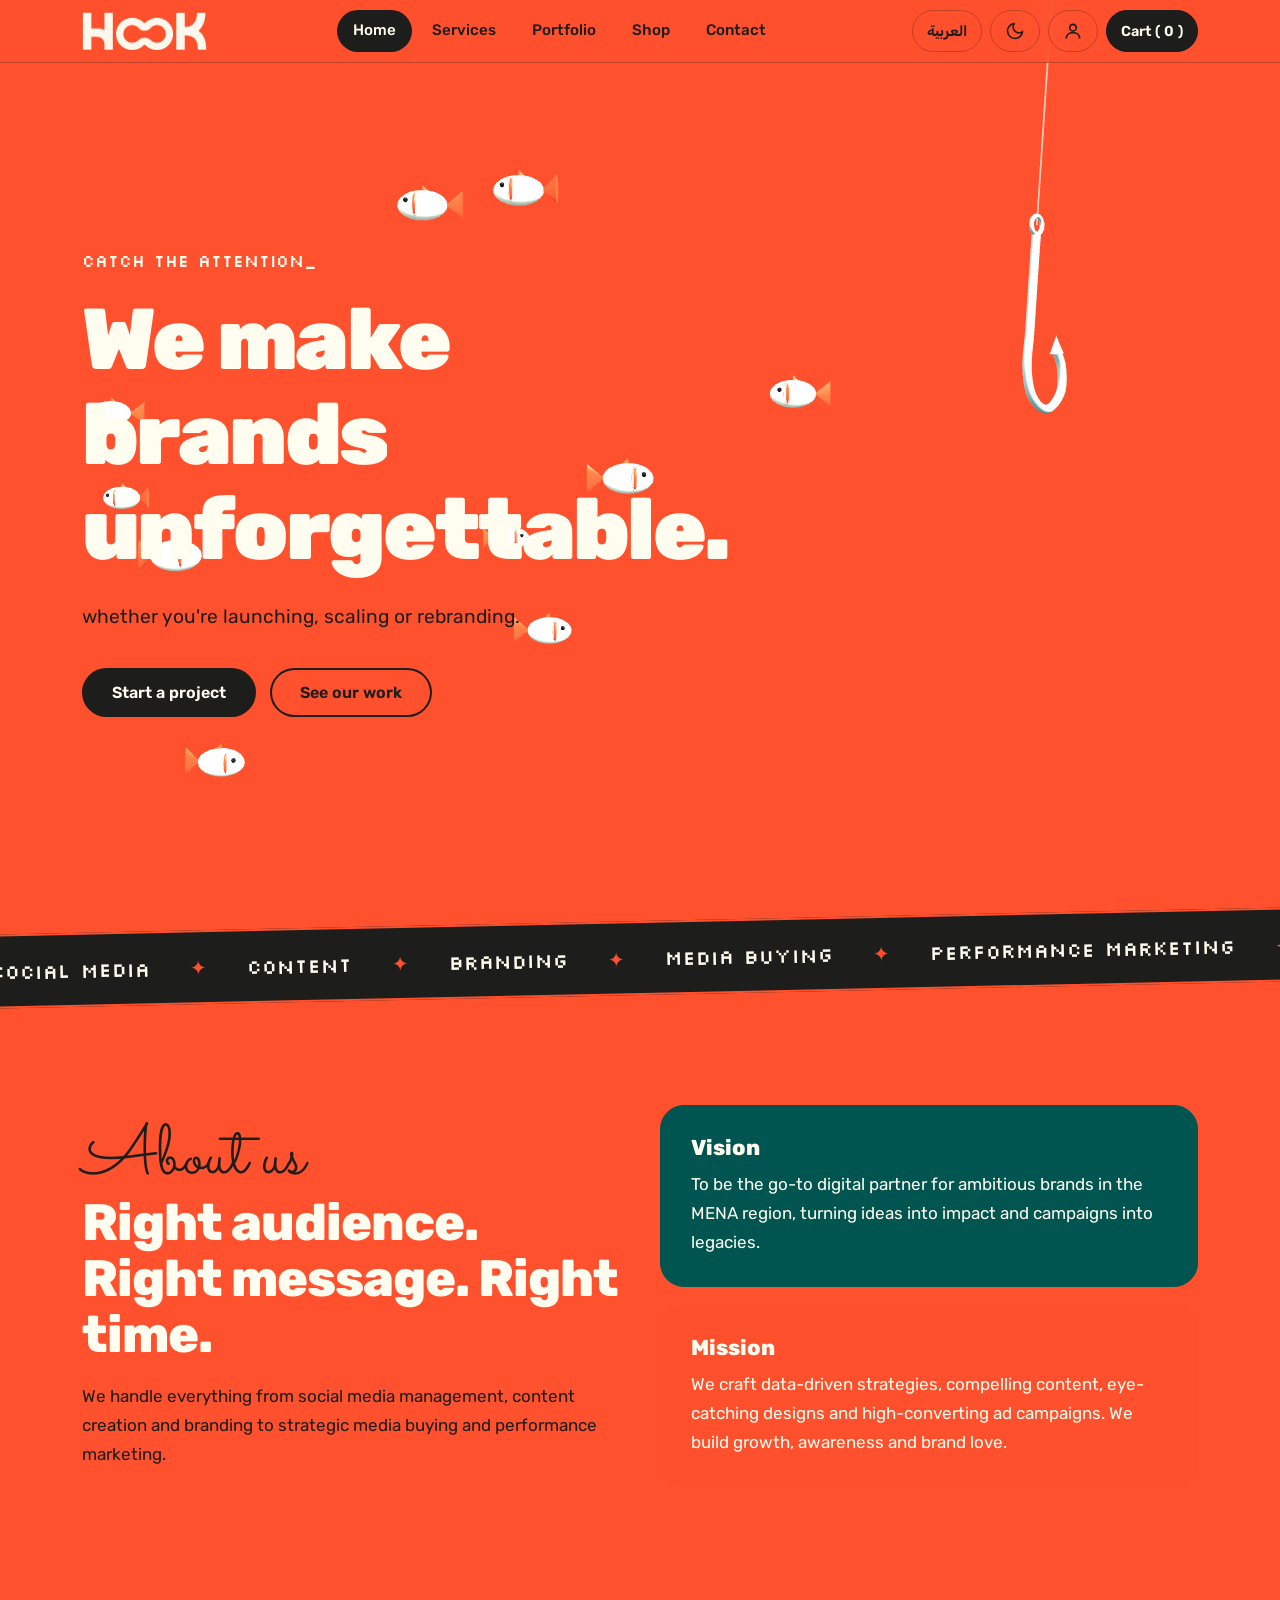
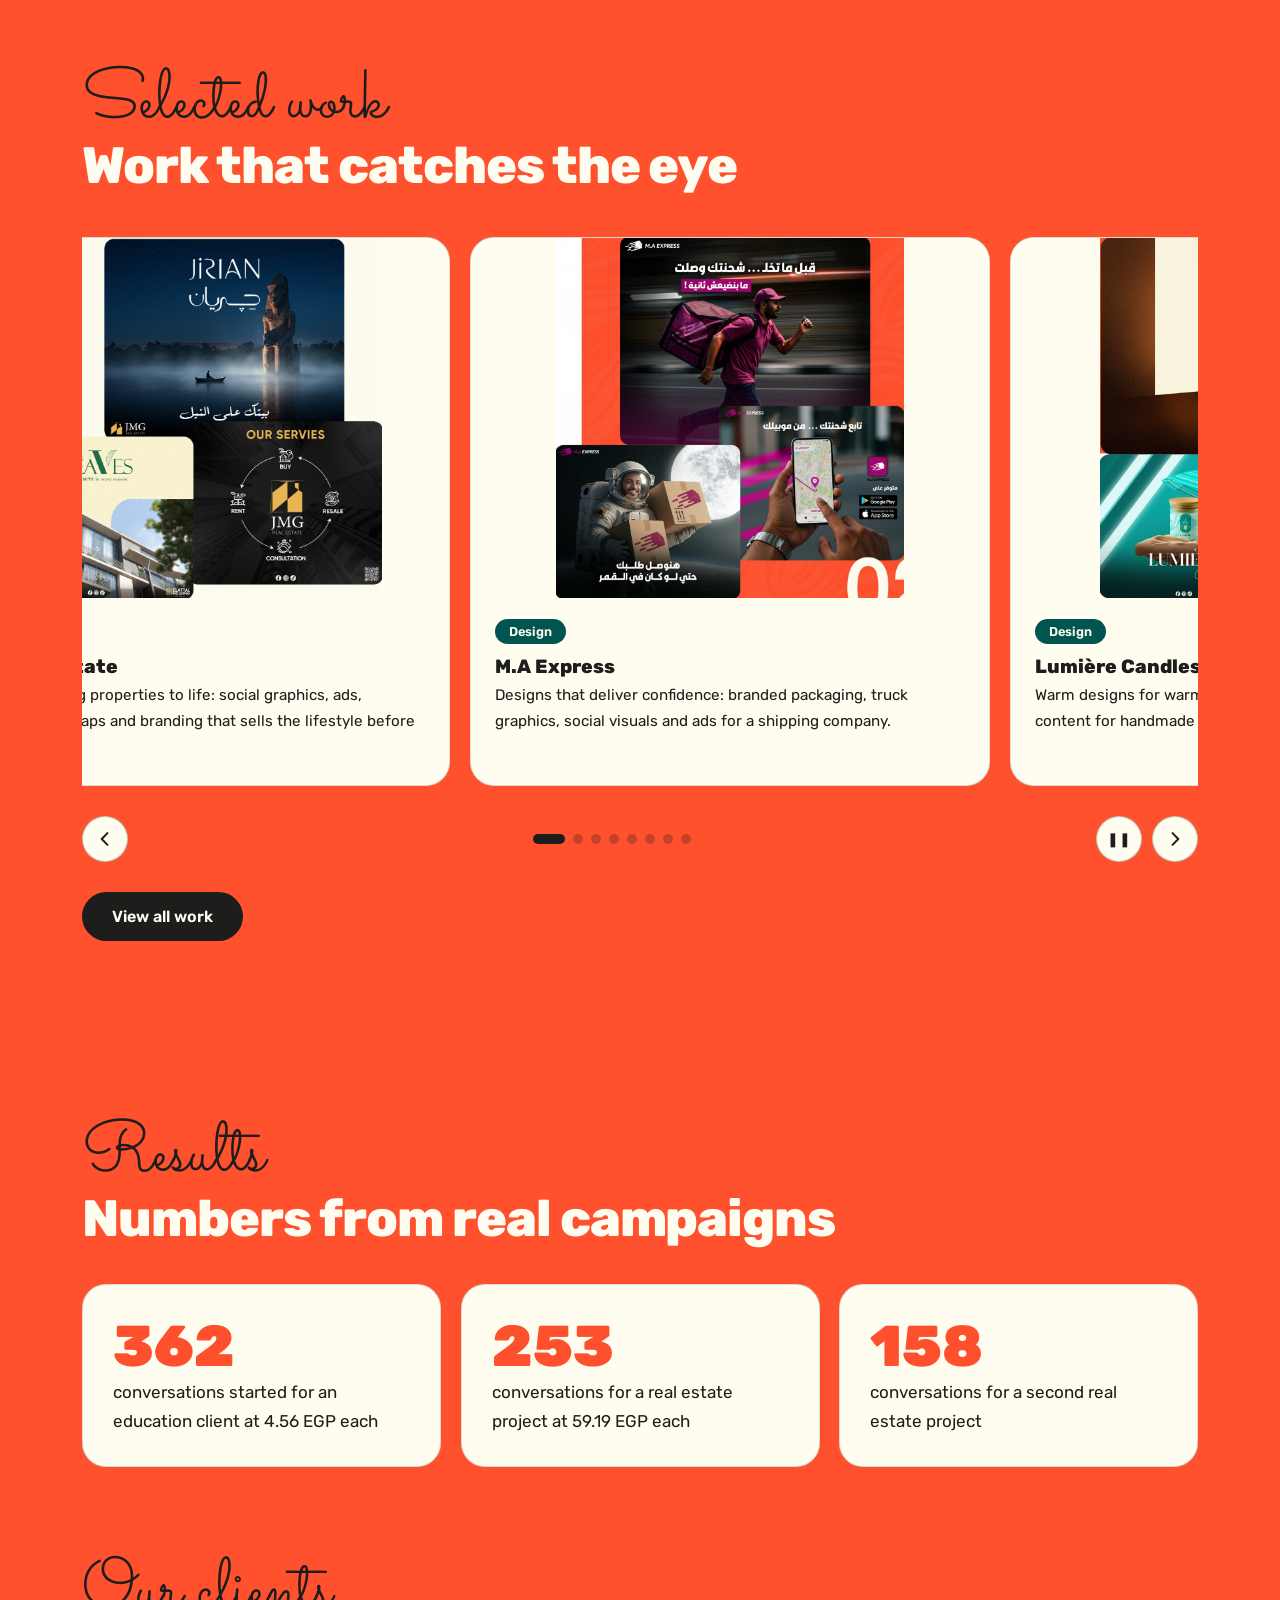
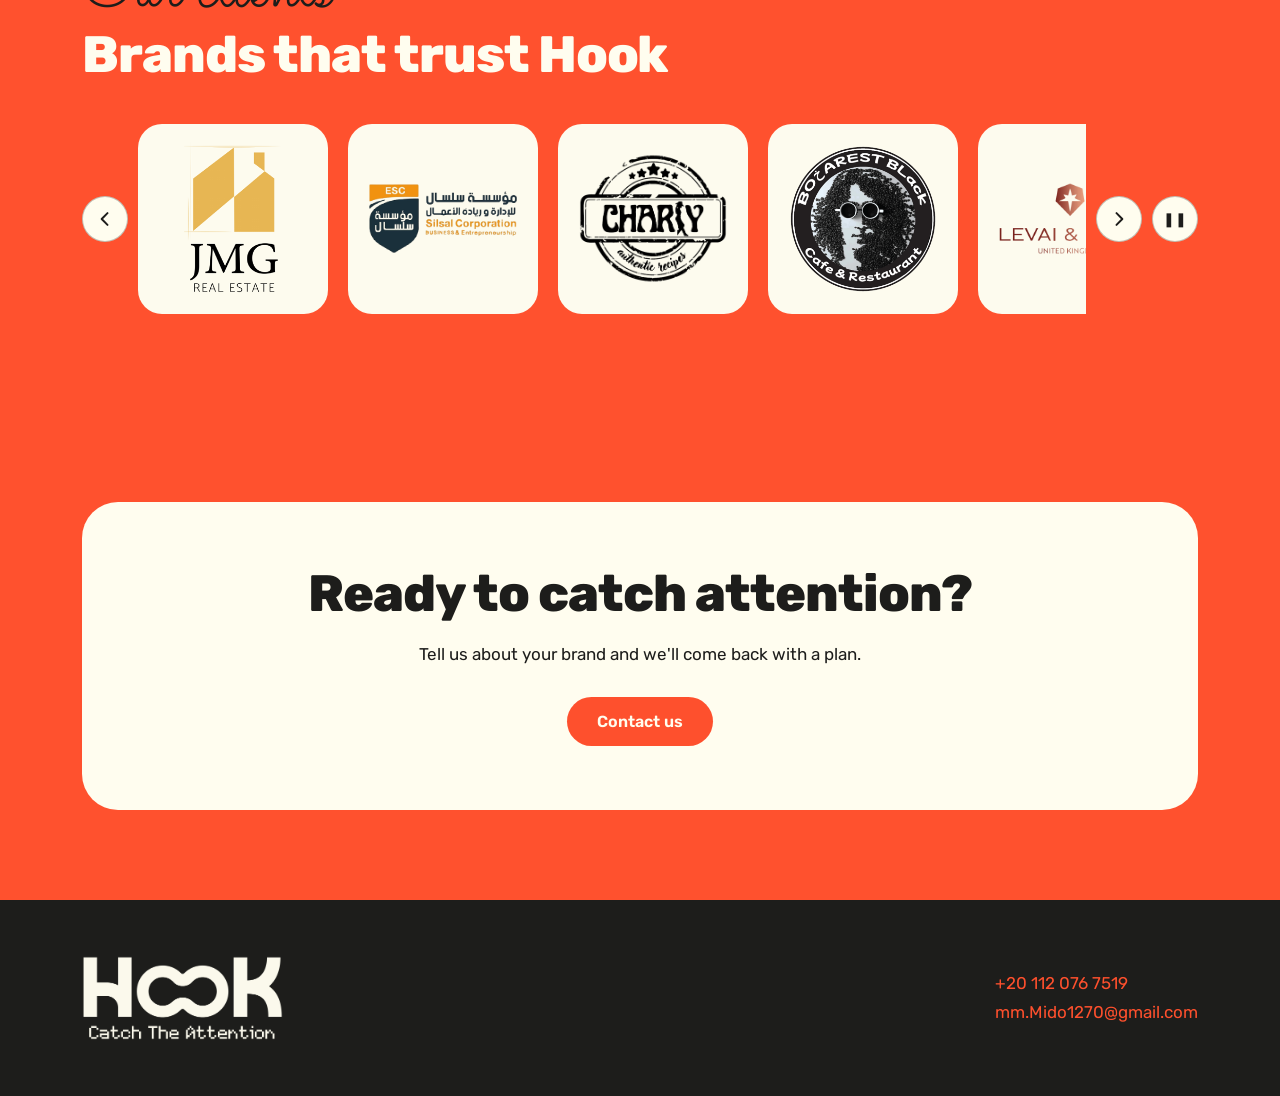
==== commit bed3dc68: "Update index.html" ====
--- a/index.html
+++ b/index.html
@@ -24,7 +24,7 @@
 
 <section><div class="wrap">
 <span class="script" data-ar="من أعمالنا">Selected work</span>
-<h2 data-ar="شغل يلفت النظر">Work that catches the eye</h2>
+<h2 data-ar="أفكار خرجت للنور وعملت فرق.">Work that catches the eye</h2>
 <div class="slider" id="ws"><div class="track"></div>
 <div class="ctl"><button class="cbtn d prev" aria-label="Previous"><svg viewBox="0 0 24 24"><path d="M15 5l-7 7 7 7"/></svg></button><div class="dots"></div><button class="cbtn play" aria-label="Play or pause"></button><button class="cbtn d next" aria-label="Next"><svg viewBox="0 0 24 24"><path d="M9 5l7 7-7 7"/></svg></button></div></div>
 <p style="margin-top:30px"><a class="btn" data-btn="workAll" href="portfolio.html">View all work</a></p>
@@ -36,19 +36,19 @@
 <div class="grid">
 <div class="card stat"><b>362</b><span data-ar="محادثة لعميل تعليمي بتكلفة 4.56 ج.م للمحادثة">conversations started for an education client at 4.56 EGP each</span></div>
 <div class="card stat"><b>253</b><span data-ar="محادثة لمشروع عقاري بتكلفة 59.19 ج.م للمحادثة">conversations for a real estate project at 59.19 EGP each</span></div>
-<div class="card stat"><b>158</b><span data-ar="محادثة لمشروع عقاري تاني">conversations for a second real estate project</span></div>
+<div class="card stat"><b>158</b><span data-ar="محادثات في مجلات الطب">conversations for a second real estate project</span></div>
 </div></div></section>
 
 <section style="padding-top:0"><div class="wrap">
 <span class="script" data-ar="عملاينا">Our clients</span>
-<h2 data-ar="براندات وثقت في هوك">Brands that trust Hook</h2>
+<h2 data-ar="براندات وثقت فينااا ">Brands that trust Hook</h2>
 <div class="lg" id="cs"><button class="cbtn d prev" aria-label="Previous client"><svg viewBox="0 0 24 24"><path d="M15 5l-7 7 7 7"/></svg></button><div class="track"></div><button class="cbtn d next" aria-label="Next client"><svg viewBox="0 0 24 24"><path d="M9 5l7 7-7 7"/></svg></button><button class="cbtn play" aria-label="Play or pause"></button></div>
 </div></section>
 
 <section><div class="wrap"><div class="panel"><h2 data-ar="جاهز تلفت الأنظار؟">Ready to catch attention?</h2><p style="margin:18px auto 28px" data-ar="احكيلنا عن البراند بتاعك وهنرجعلك بخطة.">Tell us about your brand and we'll come back with a plan.</p><a class="btn" data-btn="cta" href="contact.html">Contact us</a></div></div></section>
 </main><script src="config.js"></script><script src="seed.js"></script><script src="app.js"></script>
 <script>
-const SV=[['Social media','سوشيال ميديا'],['Content','محتوى'],['Branding','هوية بصرية'],['Media buying','شراء إعلانات'],['Performance marketing','تسويق الأداء']];
+const SV=[['Social media','سوشيال ميديا'],['Content','محتوى'],['Branding','هوية بصرية'],['Media buying',' إعلانات ممولة'],['Performance marketing','تسويــق ']];
 let sl=0;
 onContent(()=>{
   const set=SV.map(s=>'<span>'+t(s[0],s[1])+'</span><span>✦</span>').join('');
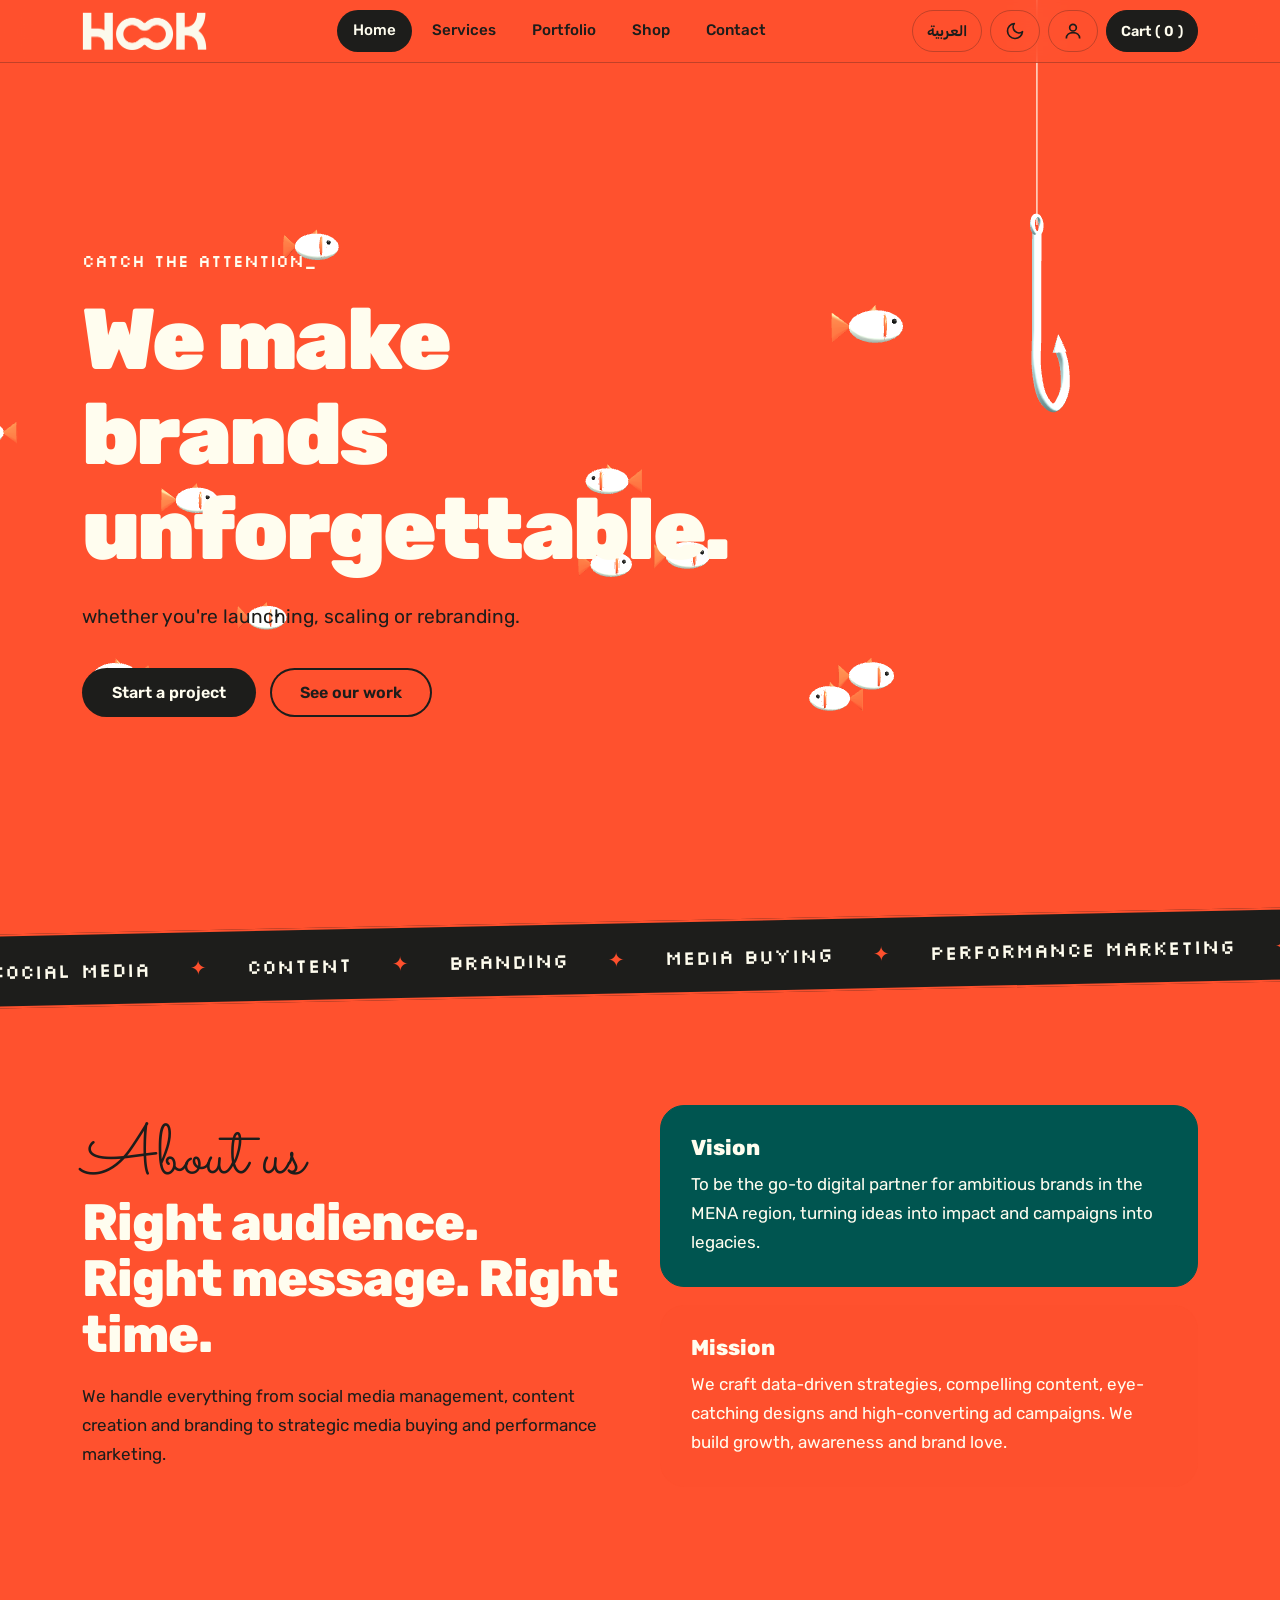
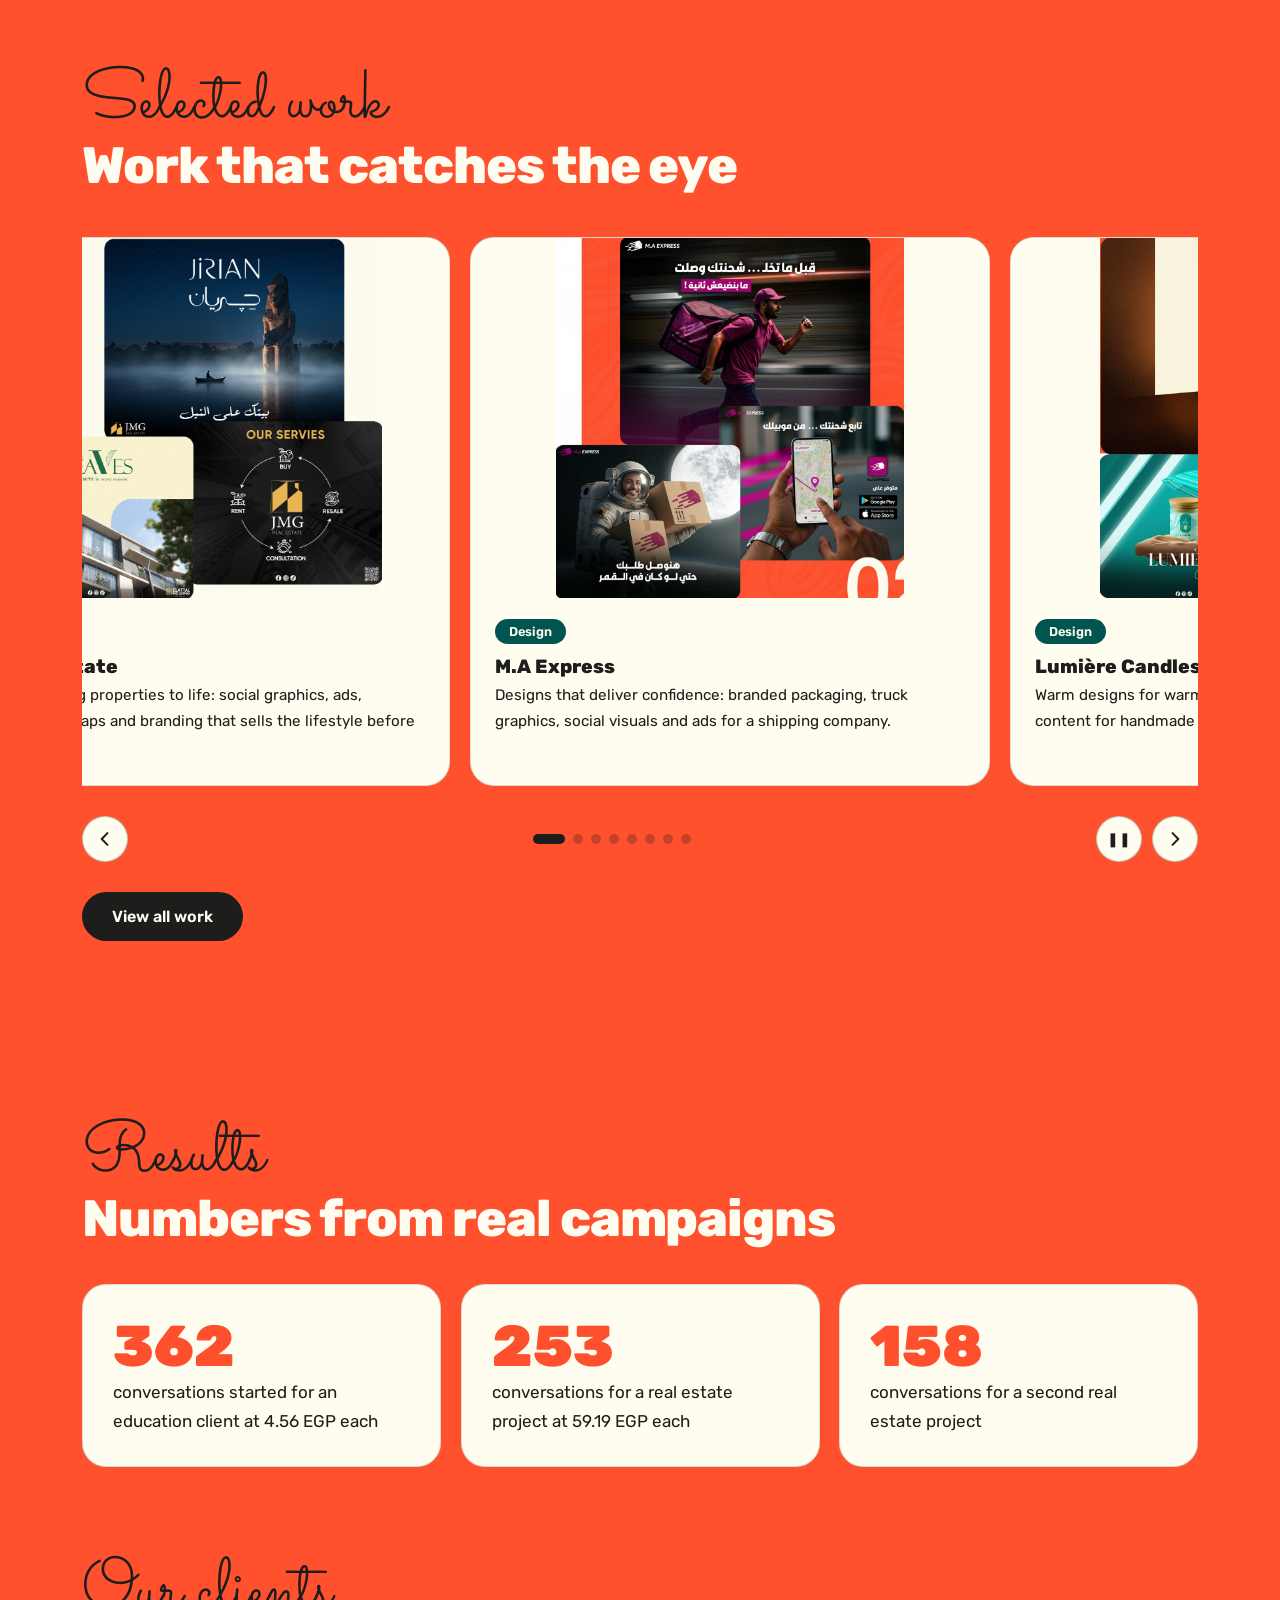
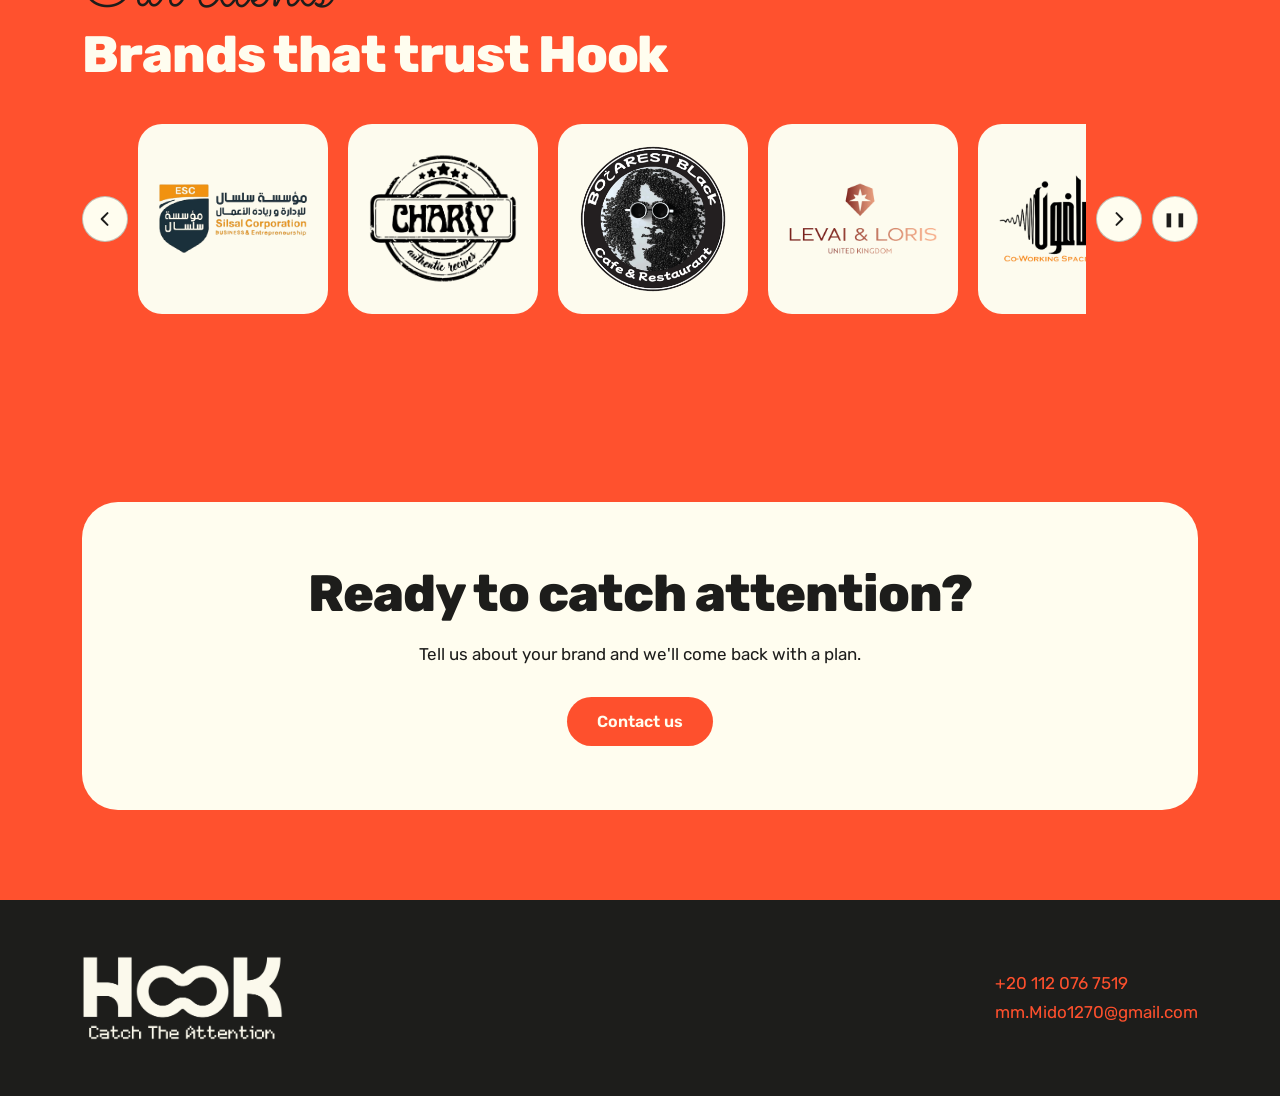
==== commit fb4f79df: "Update index.html" ====
--- a/index.html
+++ b/index.html
@@ -6,7 +6,7 @@
 <main>
 <section class="hero"><div class="wrap"><div>
 <span class="pix">Catch The Attention</span>
-<h1 data-ar="بنخلّي البراند بتاعك ميتنسيش.">We make brands unforgettable.</h1>
+<h1 data-ar="الدرديررررري">We make brands unforgettable.</h1>
 <p class="lead" data-ar=" سواء لسه هتبدأ أو عايز تكبّر أو تغيّر هويتك.">whether you're launching, scaling or rebranding.</p>
 <div class="btns"><a class="btn" data-btn="hero1" href="contact.html">Start a project</a><a class="btn ghost" data-btn="hero2" href="portfolio.html">See our work</a></div>
 </div><div aria-hidden="true"></div></div></section>
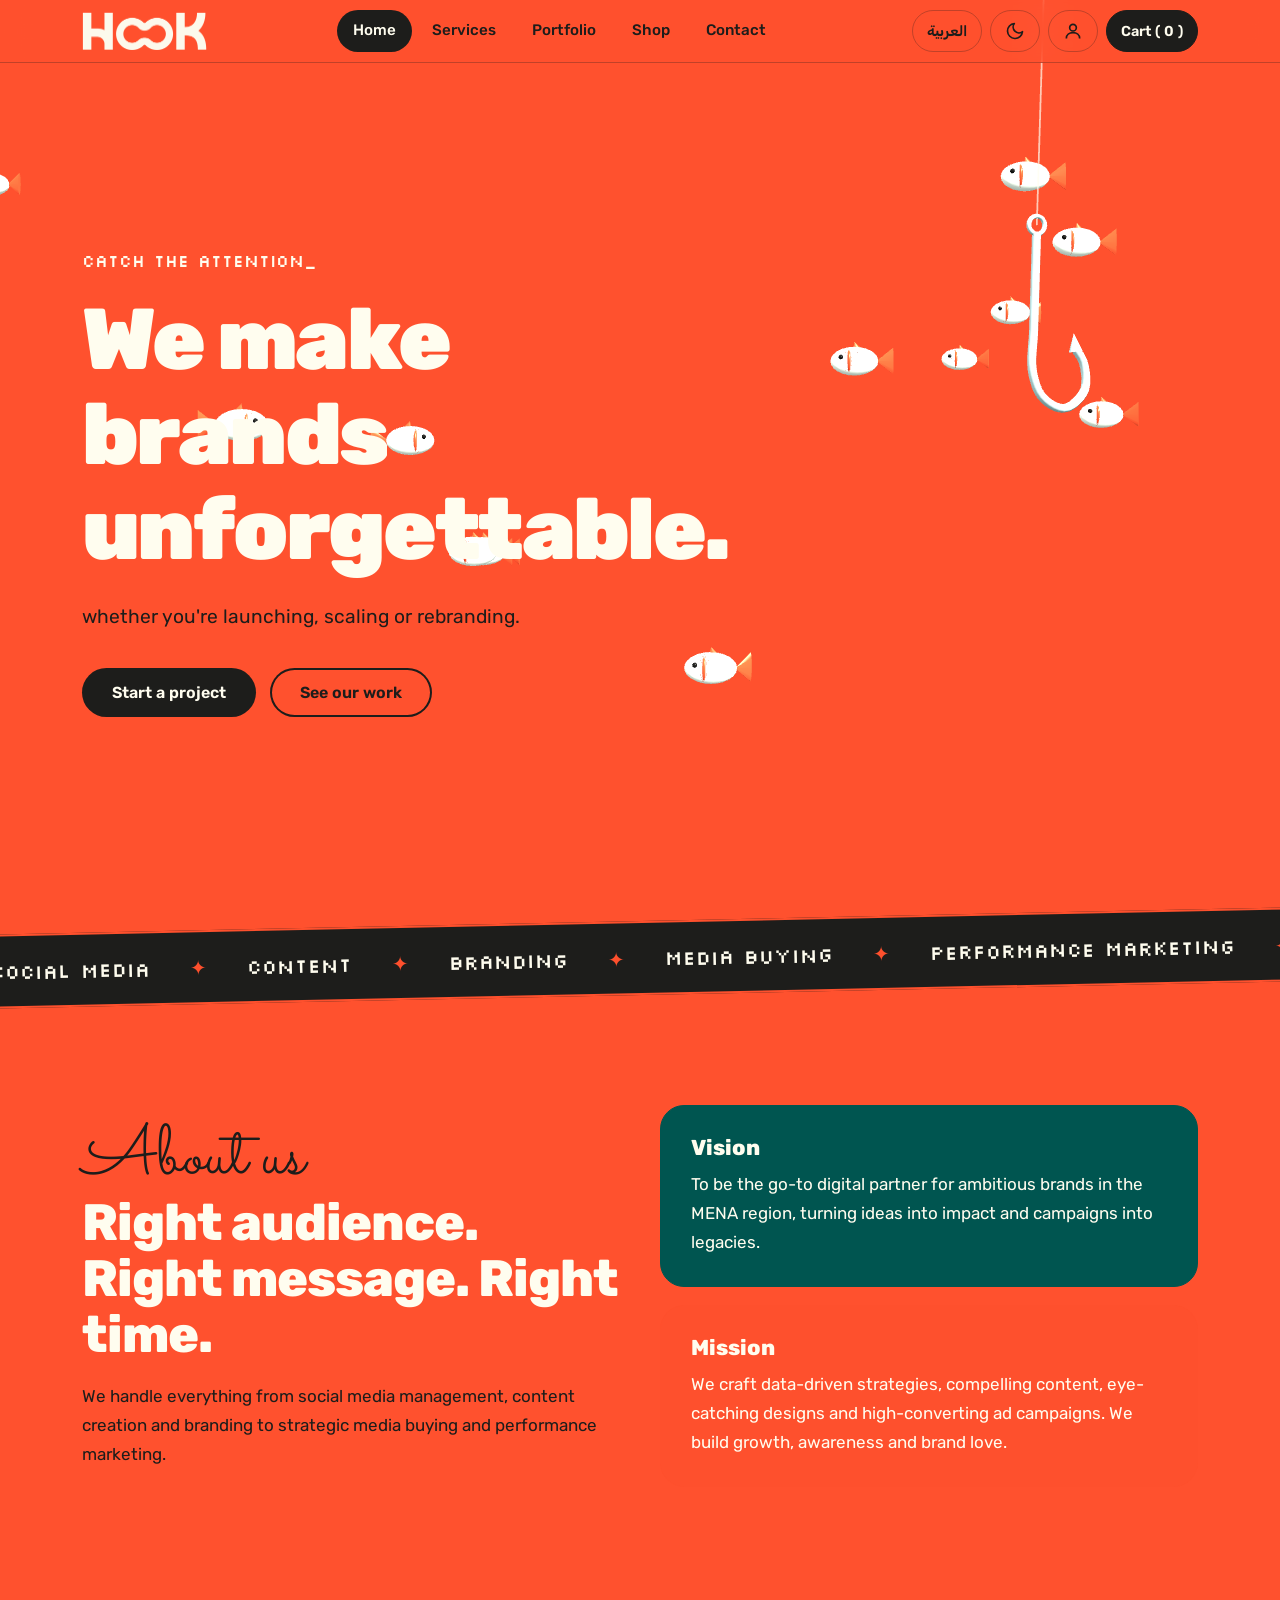
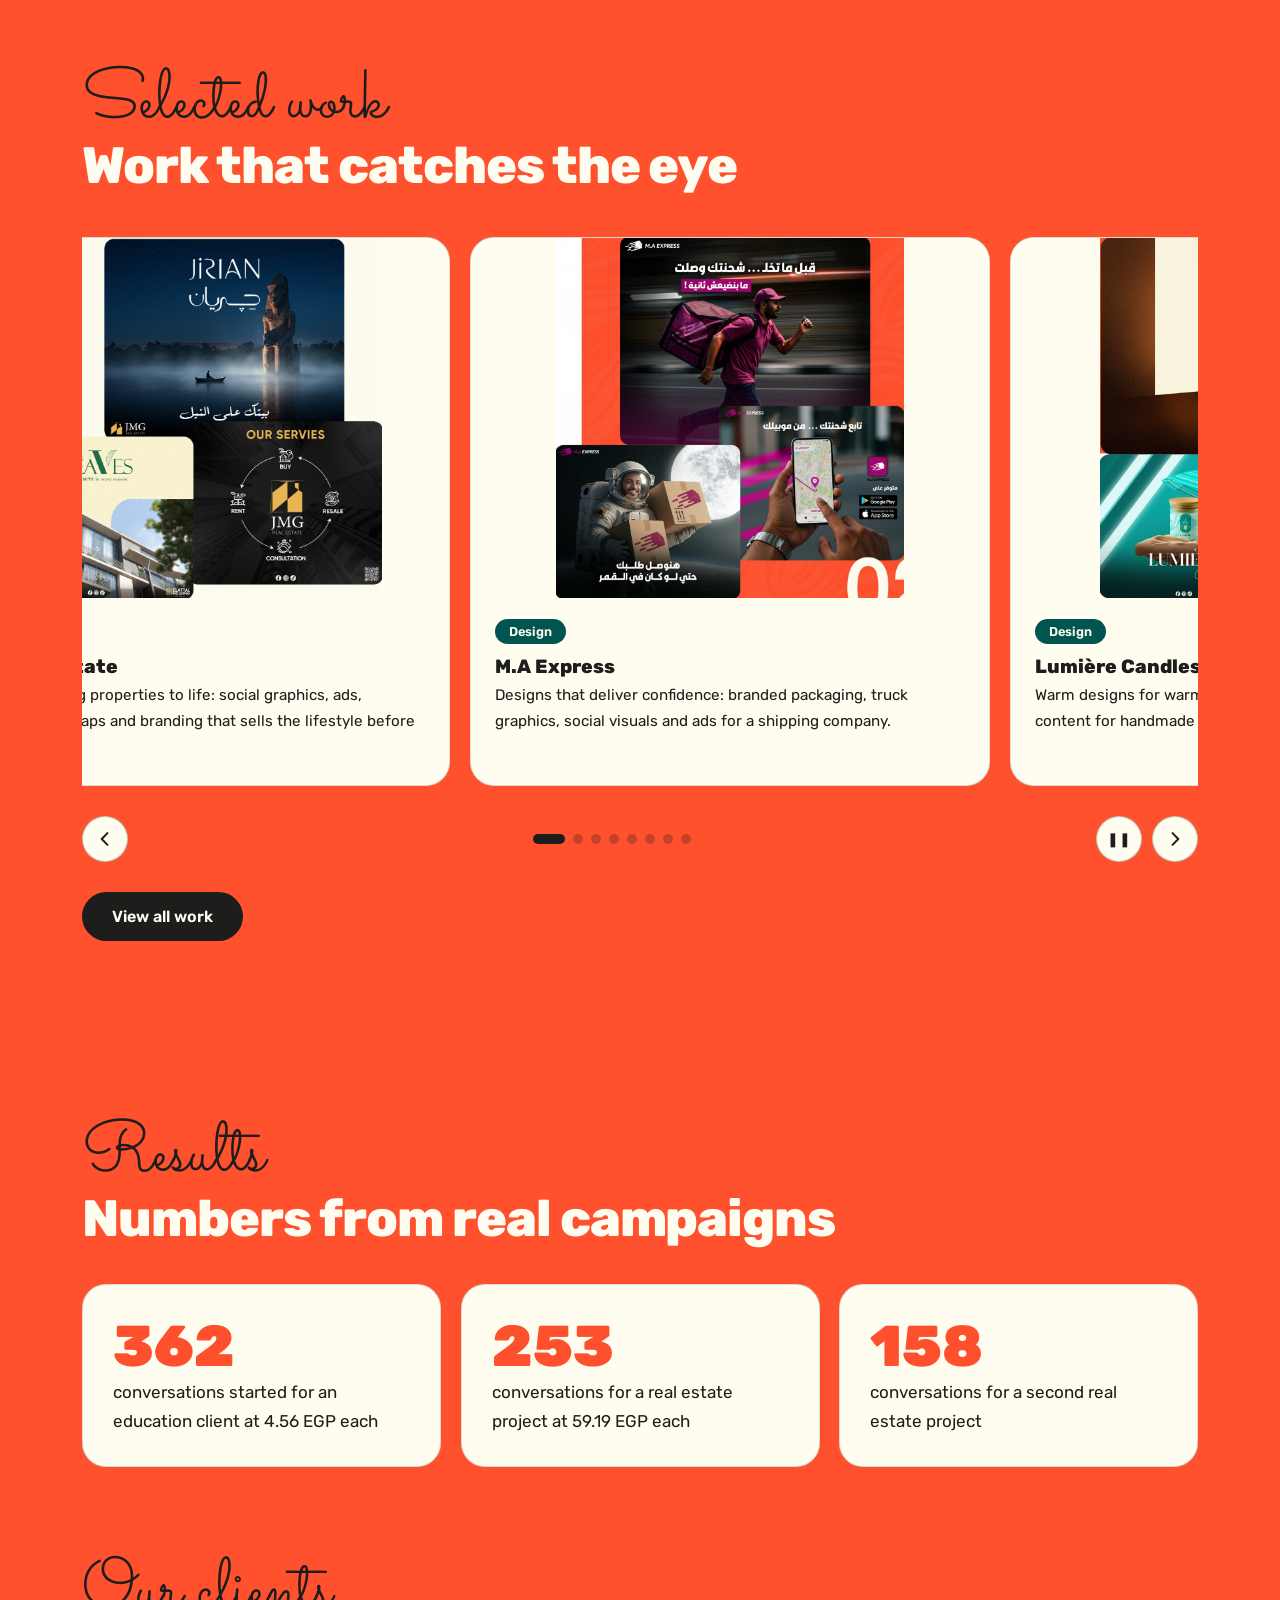
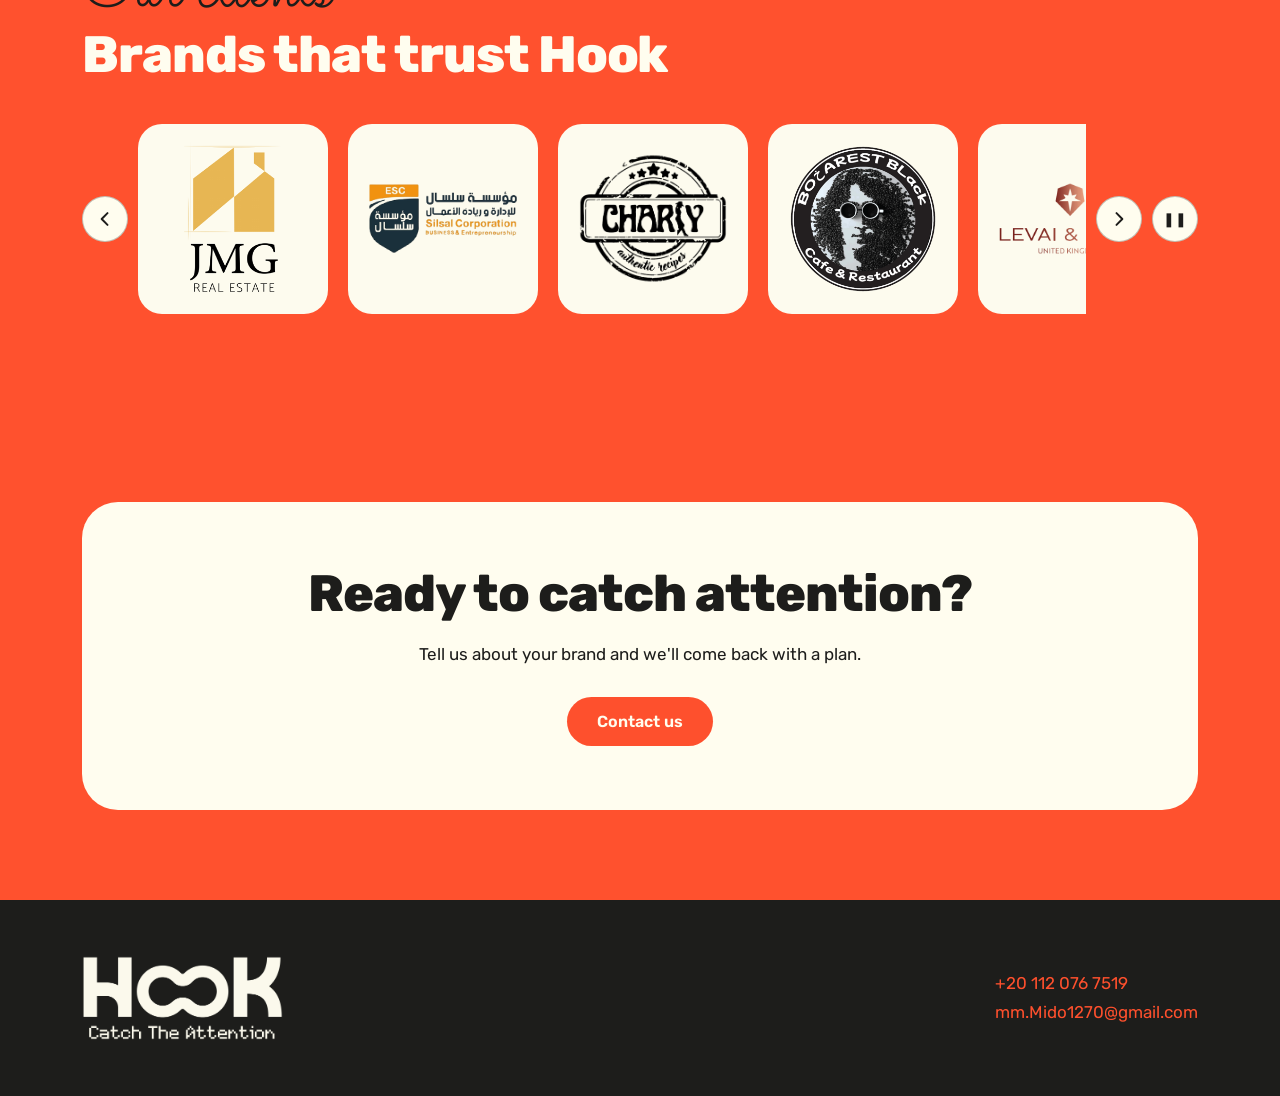
==== commit c3eee3bc: "Update index.html" ====
--- a/index.html
+++ b/index.html
@@ -6,7 +6,7 @@
 <main>
 <section class="hero"><div class="wrap"><div>
 <span class="pix">Catch The Attention</span>
-<h1 data-ar="الدرديررررري">We make brands unforgettable.</h1>
+<h1 data-ar="بنخلّي البراند بتاعك ميتنسيش.">We make brands unforgettable.</h1>
 <p class="lead" data-ar=" سواء لسه هتبدأ أو عايز تكبّر أو تغيّر هويتك.">whether you're launching, scaling or rebranding.</p>
 <div class="btns"><a class="btn" data-btn="hero1" href="contact.html">Start a project</a><a class="btn ghost" data-btn="hero2" href="portfolio.html">See our work</a></div>
 </div><div aria-hidden="true"></div></div></section>
